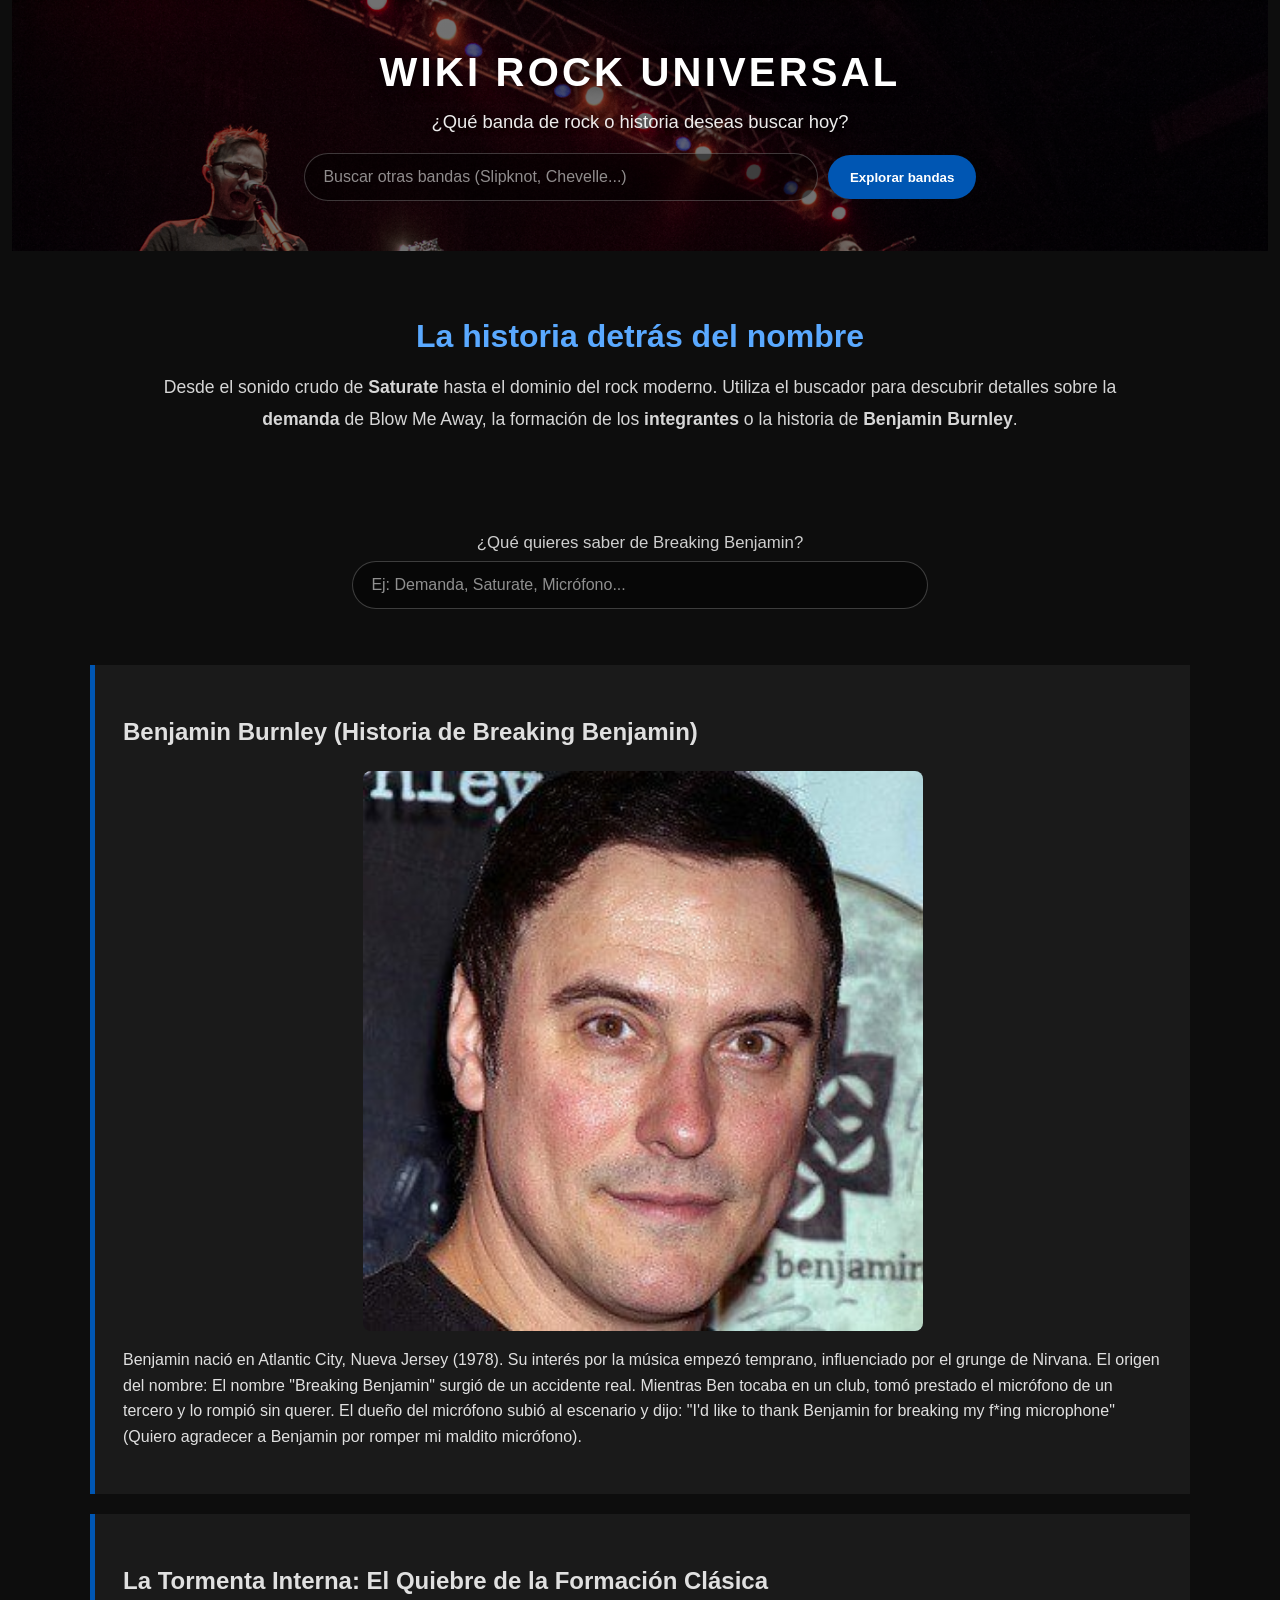
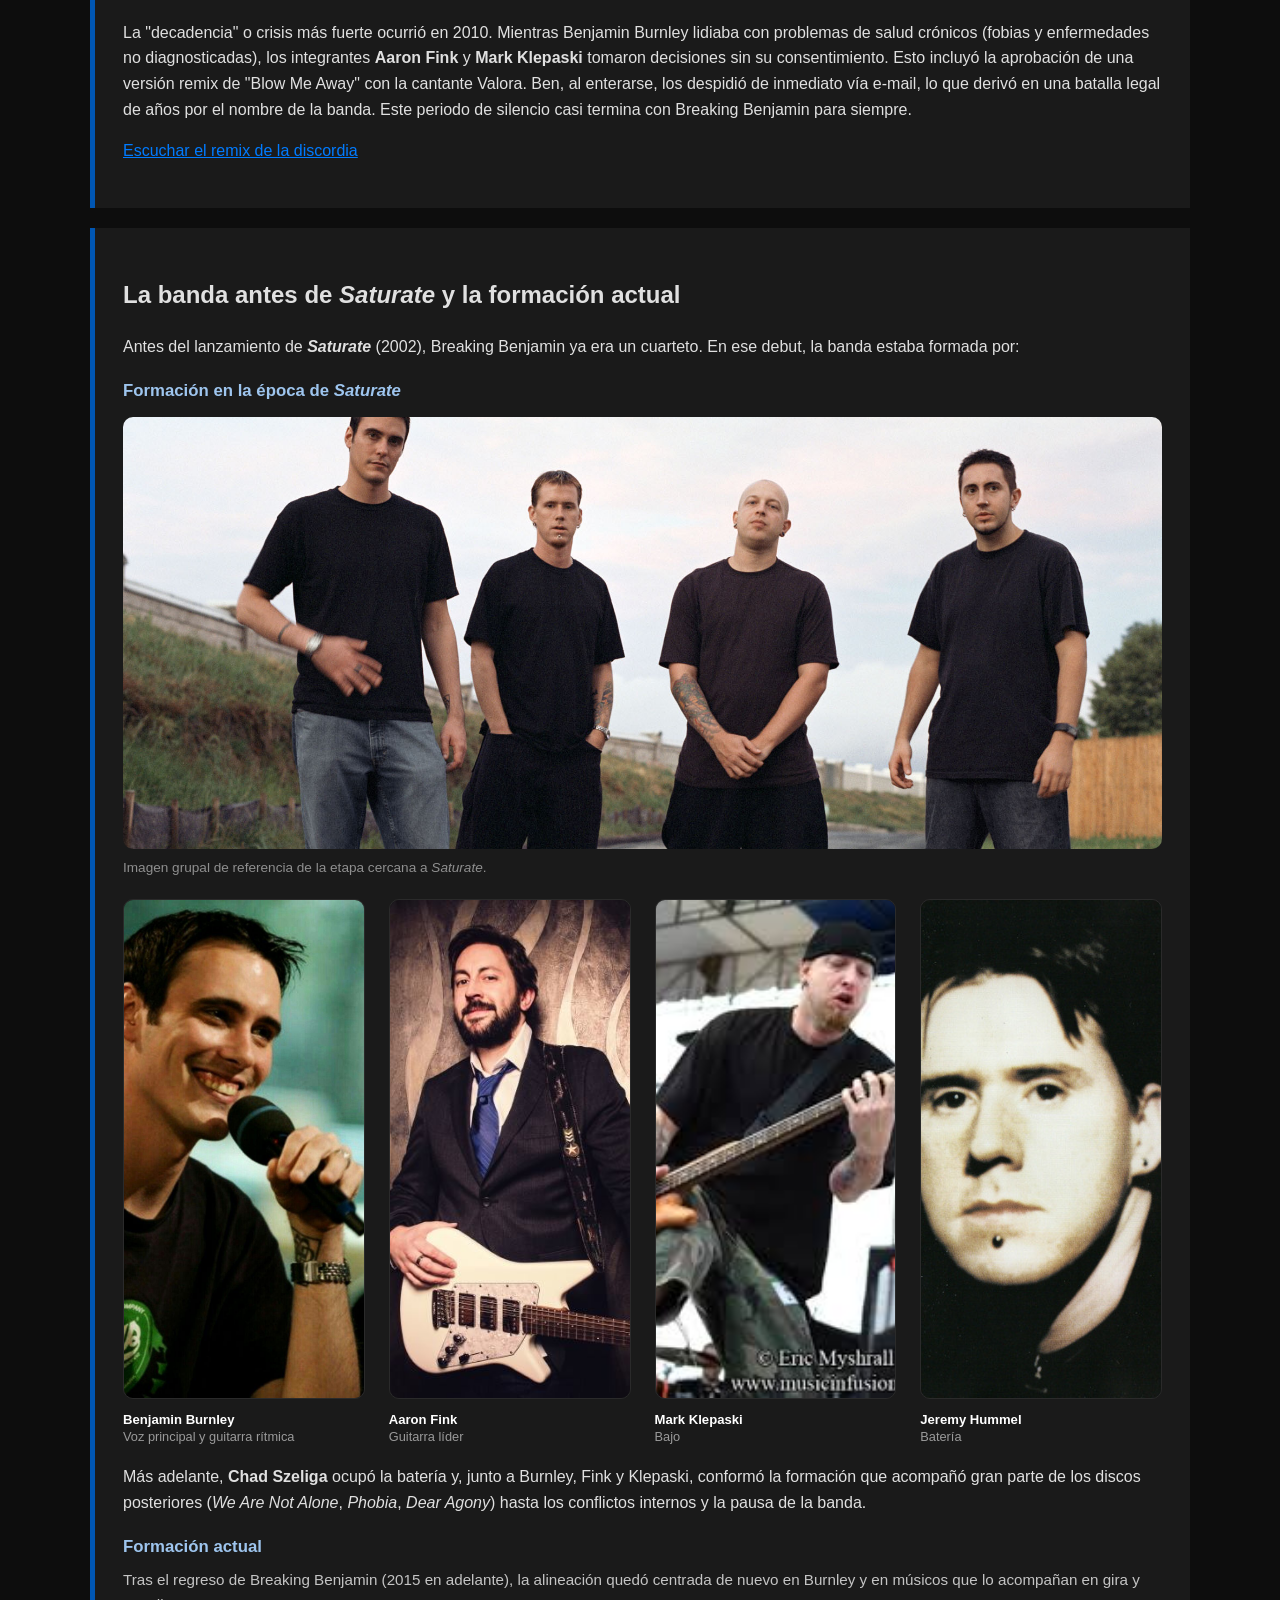
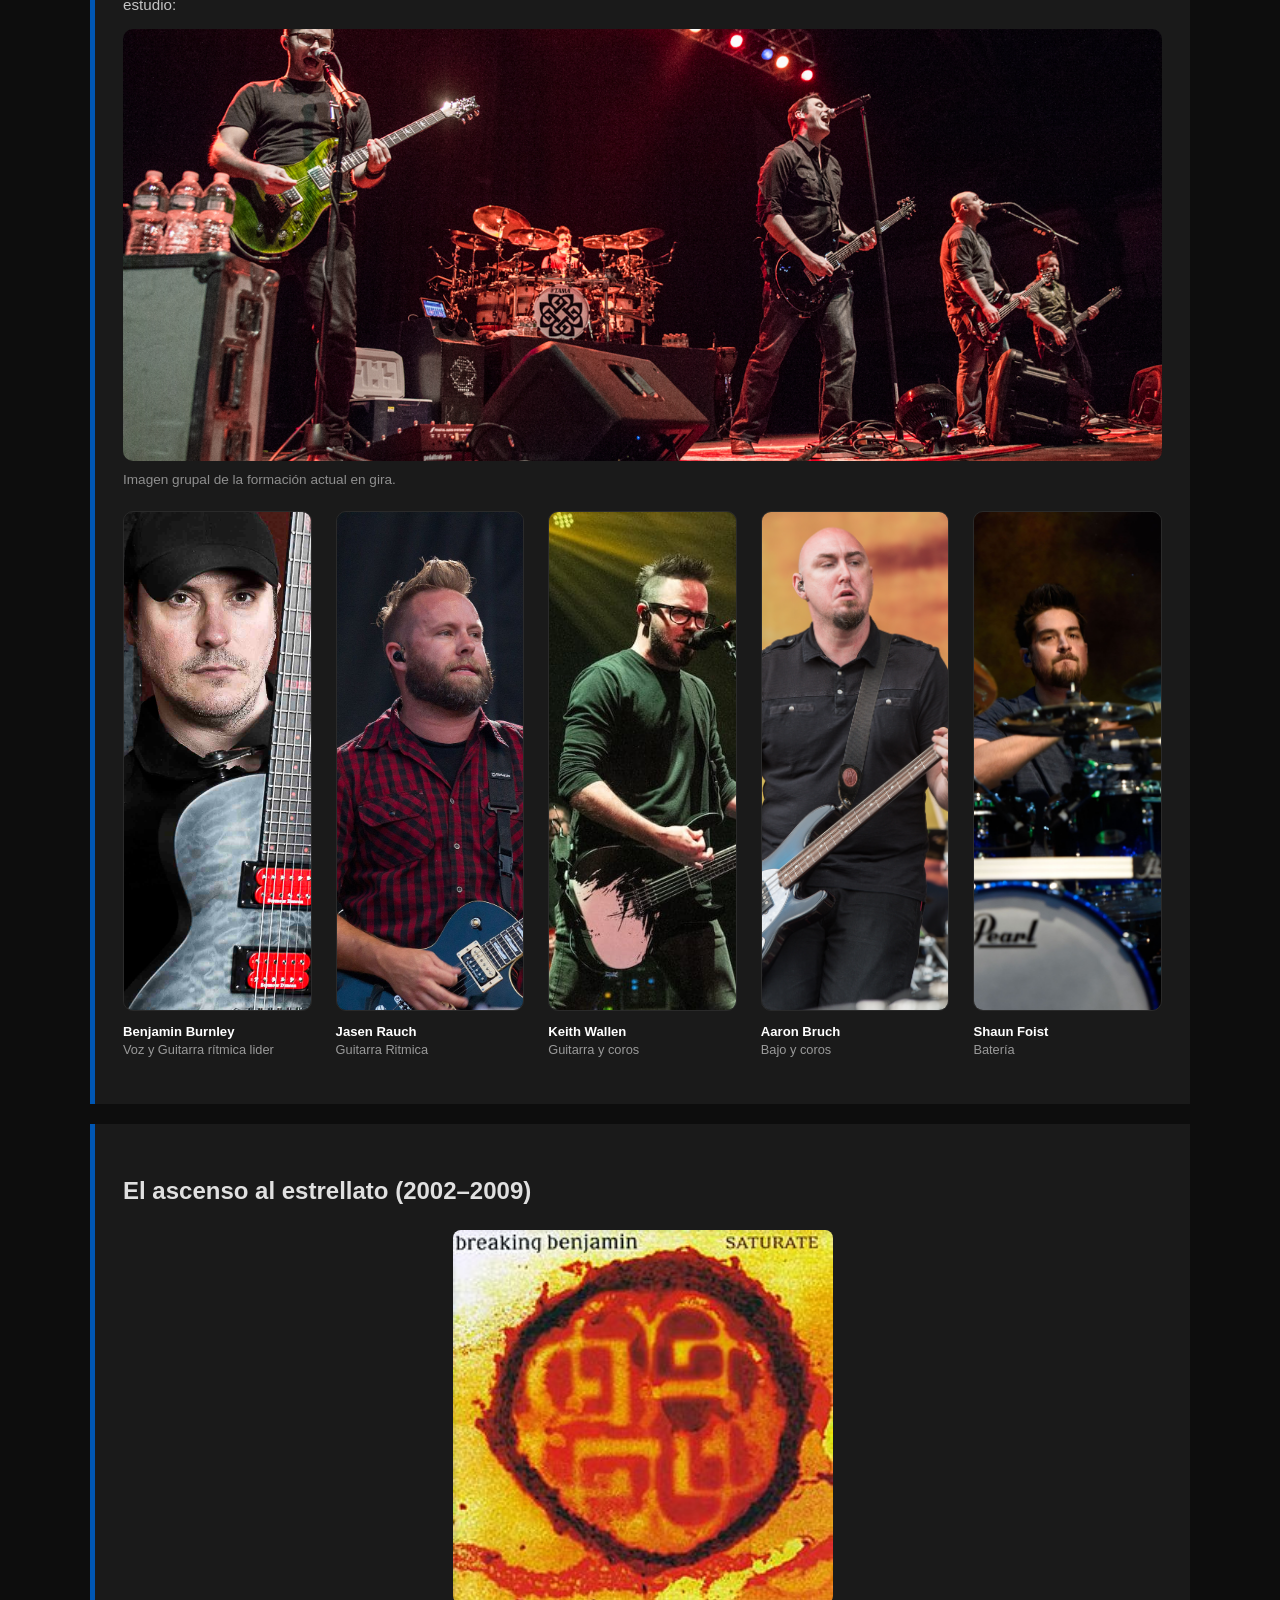
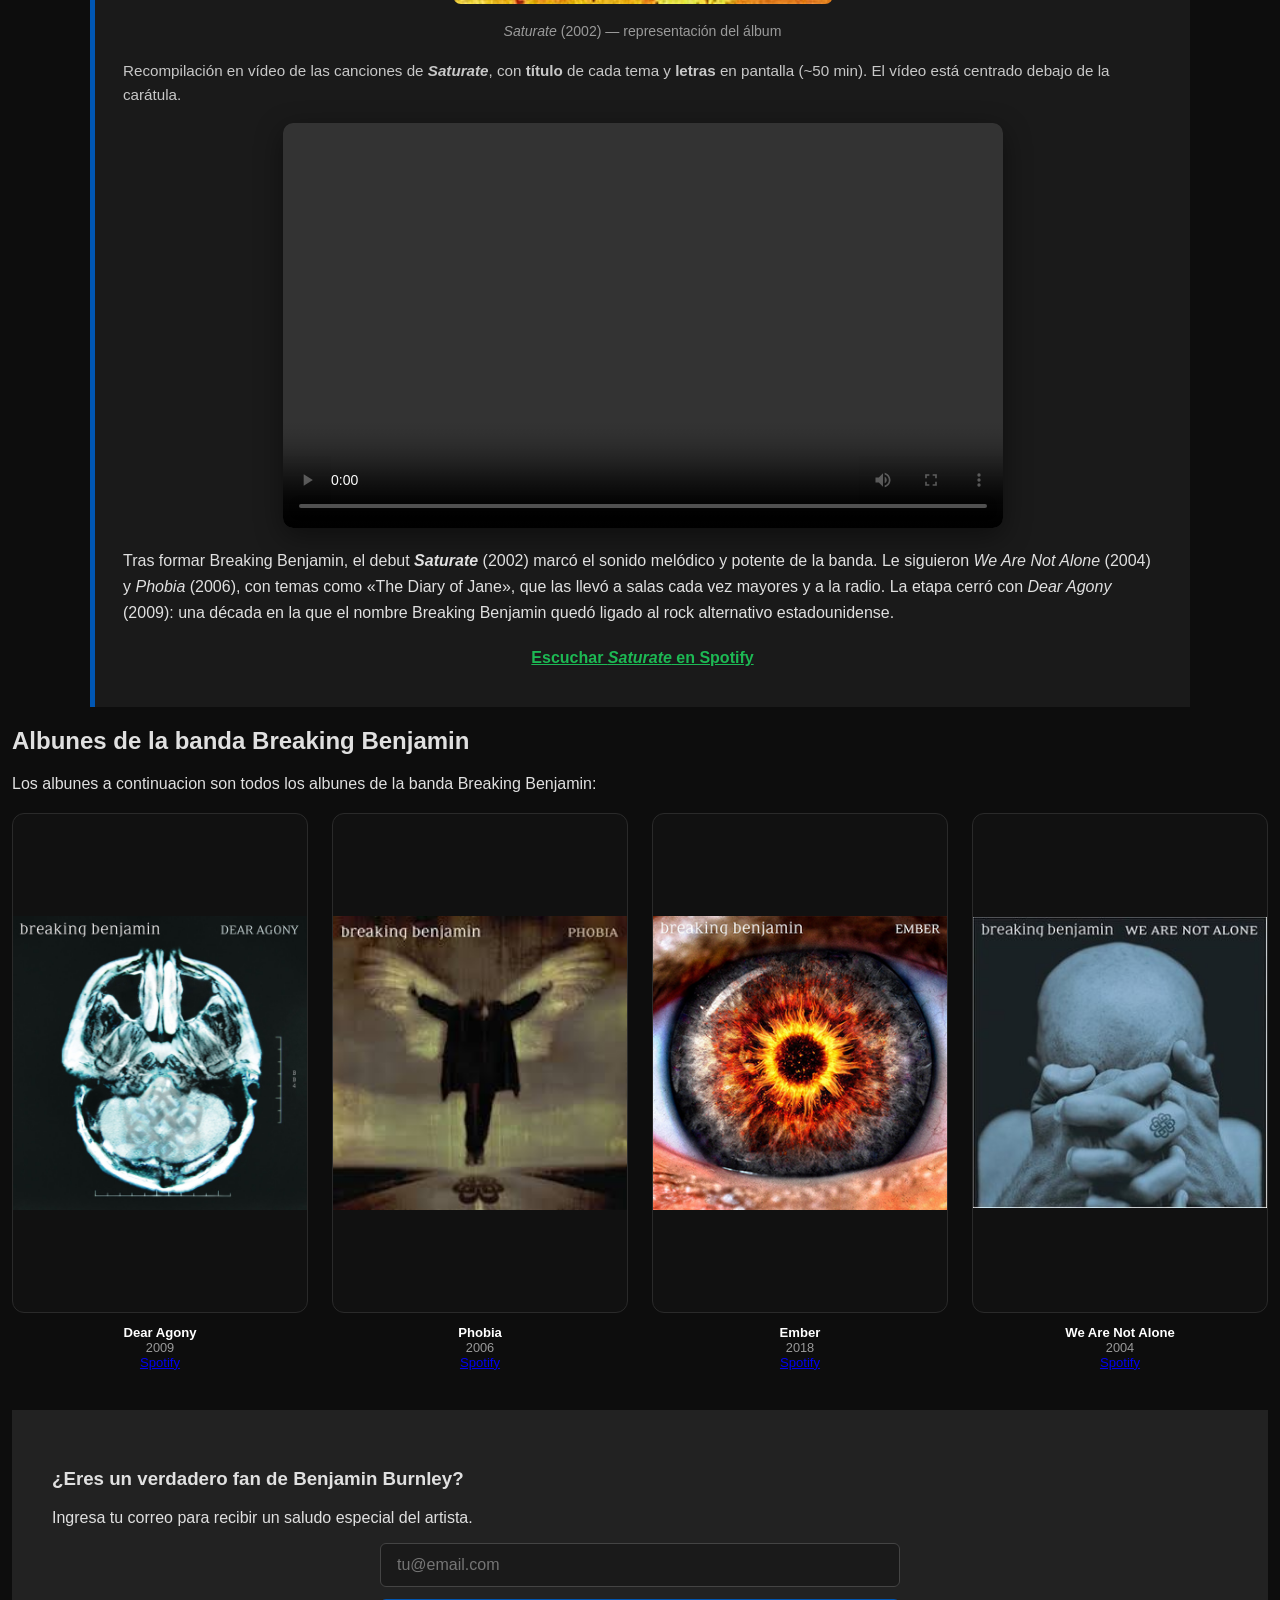
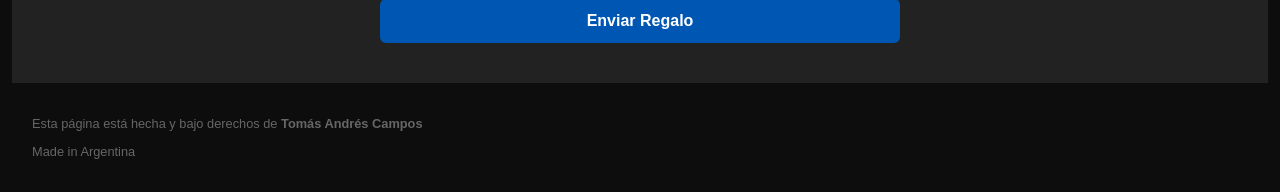
==== Breaking_Benjamin.html @ 288b39ad "nueva info en slipknot y biografia" ====
<!DOCTYPE html>
<html lang="es">
<head>
    <meta charset="UTF-8">
    <meta name="viewport" content="width=device-width, initial-scale=1.0">
    <title>Benjamin Burnley - Historia y biografía | Breaking Benjamin</title>
    <meta name="description" content="Descubre la vida, carrera y música de Benjamin Burnley, el líder de Breaking Benjamin. Biografía, álbumes y más.">
    <meta name="keywords" content="Breaking Benjamin, Benjamin Burnley, Rock, Historia, Música">
    <meta name="author" content="Tomás Andrés Campos">
    <meta property="og:title" content="Fans de Benjamin Burnley - Sitio oficial">
    <meta property="og:description" content="Descubre la historia y música de Breaking Benjamin en este sitio hecho por fans.">
    <meta property="og:image" content="img/benjamin-burnley-epoca-clasica.jpg">
    <meta property="og:url" content="https://campostomas890-cmd.github.io/Breaking/">
    <meta property="og:type" content="website">
    <meta name="twitter:card" content="summary_large_image">
    <meta name="twitter:title" content="Benjamin Burnley Fan Site">
    <meta name="twitter:description" content="Todo sobre el líder de Breaking Benjamin.">
    <meta name="twitter:image" content="img/benjamin-burnley-epoca-clasica.jpg">
    <link rel="stylesheet" href="estilo.css">
</head>

<body class="theme-bb" data-fan-artist="Benjamin Burnley">
    
    <header class="hero-section">
        <div class="hero-content">
            <h1 class="hero-title">Wiki Rock Universal</h1>
            <p class="hero-tagline">¿Qué banda de rock o historia deseas buscar hoy?</p>
            <div class="search-box search-box--hero">
                <input type="search" id="globalSearch" placeholder="Buscar otras bandas (Slipknot, Chevelle...)" autocomplete="off">
                <button type="button" class="search-btn" id="globalSearchBtn">Explorar bandas</button>
            </div>
        </div>
    </header>

<main class="site-main">
    <div class="contenedor-principal">
        <div class="introduccion">
            <h2>La historia detrás del nombre</h2>
            <p>
            Desde el sonido crudo de <strong>Saturate</strong> hasta el dominio del rock moderno.
            Utiliza el buscador para descubrir detalles sobre la <strong>demanda</strong> de Blow Me Away,
            la formación de los <strong>integrantes</strong> o la historia de <strong>Benjamin Burnley</strong>.
            </p>
        </div>
    </div>

    <div class="contenedor-principal">
        <div class="local-search-container">
            <p class="local-search-label">¿Qué quieres saber de Breaking Benjamin?</p>
            <div class="search-box search-box--local">
                <input type="search" id="localSearch" placeholder="Ej: Demanda, Saturate, Micrófono..." autocomplete="off">
            </div>
        </div>
    </div>

    <div id="content">
        <section class="card" data-info="biografia Benjamin Burnley Funcion banda">
        <h2>Benjamin Burnley (Historia de Breaking Benjamin) </h2>
        <img src="img/benjamin-portrait.png" alt="Retrato de Benjamin Burnley" class="card-image" width="400" height="400">
        <p>Benjamin nació en Atlantic City, Nueva Jersey (1978). Su interés por la música empezó temprano, influenciado por el grunge de Nirvana.
            El origen del nombre: El nombre "Breaking Benjamin" surgió de un accidente real. Mientras Ben tocaba en un club, tomó prestado el micrófono de un tercero y lo rompió sin querer. El dueño del micrófono subió al escenario y dijo: "I'd like to thank Benjamin for breaking my f*ing microphone" (Quiero agradecer a Benjamin por romper mi maldito micrófono).</p>
    </section>

   
    <div class="Separacion_BB">
        <div class="card" data-info="decadencia problemas internos benjamin burnley despido mark klepaski aaron fink">
            <h2>La Tormenta Interna: El Quiebre de la Formación Clásica</h2>
            <p>
                La "decadencia" o crisis más fuerte ocurrió en 2010. Mientras Benjamin Burnley lidiaba con problemas de salud crónicos (fobias y enfermedades no diagnosticadas), los integrantes <strong>Aaron Fink</strong> y <strong>Mark Klepaski</strong> tomaron decisiones sin su consentimiento. 
                Esto incluyó la aprobación de una versión remix de "Blow Me Away" con la cantante Valora. Ben, al enterarse, los despidió de inmediato vía e-mail, lo que derivó en una batalla legal de años por el nombre de la banda. Este periodo de silencio casi termina con Breaking Benjamin para siempre.
            </p>
            <p>
                <a href="https://www.youtube.com/watch?v=0_n_K_n_n_I" target="_blank" style="color: #007bff; text-decoration: underline;">Escuchar el remix de la discordia</a>
            </p>
        </div>
    </div>

    <section class="card" data-info="Breaking Benjamin integrantes formacion Aaron Fink Mark Klepaski Jeremy Hummel Chad Szeliga Jasen Rauch Keith Wallen Aaron Bruch Shaun Foist banda">
        <h2>La banda antes de <em>Saturate</em> y la formación actual</h2>
        <p>Antes del lanzamiento de <strong><em>Saturate</em></strong> (2002), Breaking Benjamin ya era un cuarteto. En ese debut, la banda estaba formada por:</p>
        <div class="lineup-block">
            <h3>Formación en la época de <em>Saturate</em></h3>
            <figure class="lineup-band-photo">
                <img src="img/breaking-benjamin40872.jpg" alt="Breaking Benjamin en la época del debut Saturate" class="lineup-band-photo__img" width="1200" height="675">
                <figcaption class="lineup-band-photo__cap">Imagen grupal de referencia de la etapa cercana a <em>Saturate</em>.</figcaption>
            </figure>
            <div class="lineup-portrait-grid lineup-portrait-grid--classic" aria-label="Integrantes época Saturate">
                <figure class="lineup-person">
                    <img src="img/benjamin-burnley-epoca-nueva.jpg" alt="Benjamin Burnley, época clásica de la banda" class="lineup-person__img" width="400" height="500" loading="lazy">
                    <figcaption class="lineup-person__cap"><strong>Benjamin Burnley</strong><span>Voz principal y guitarra rítmica</span></figcaption>
                </figure>
                <figure class="lineup-person">
                    <img src="img/aaron-fink.jpg" alt="Aaron Fink, guitarra" class="lineup-person__img" width="400" height="500" loading="lazy">
                    <figcaption class="lineup-person__cap"><strong>Aaron Fink</strong><span>Guitarra líder</span></figcaption>
                </figure>
                <figure class="lineup-person">
                    <img src="img/mark-klepaski.jpg" alt="Mark Klepaski, bajo" class="lineup-person__img" width="400" height="500" loading="lazy">
                    <figcaption class="lineup-person__cap"><strong>Mark Klepaski</strong><span>Bajo</span></figcaption>
                </figure>
                <figure class="lineup-person">
                    <img src="img/jeremy-hummel.png" alt="Jeremy Hummel, batería" class="lineup-person__img" width="400" height="500" loading="lazy">
                    <figcaption class="lineup-person__cap"><strong>Jeremy Hummel</strong><span>Batería</span></figcaption>
                </figure>
            </div>
        </div>

        <p>Más adelante, <strong>Chad Szeliga</strong> ocupó la batería y, junto a Burnley, Fink y Klepaski, conformó la formación que acompañó gran parte de los discos posteriores (<em>We Are Not Alone</em>, <em>Phobia</em>, <em>Dear Agony</em>) hasta los conflictos internos y la pausa de la banda.</p>

        <div class="lineup-block">

            <h3>Formación actual</h3> <p class="lineup-note">Tras el regreso de Breaking Benjamin (2015 en adelante), la alineación quedó centrada de nuevo en Burnley y en músicos que lo acompañan en gira y estudio:</p>

            <figure class="lineup-band-photo">
                <img src="img/lineup-formacion-actual.jpg" alt="Breaking Benjamin, formación actual en gira" class="lineup-band-photo__img" width="1200" height="800">
                <figcaption class="lineup-band-photo__cap">Imagen grupal de la formación actual en gira.</figcaption>
            </figure>

            <div class="lineup-portrait-grid lineup-portrait-grid--classic" aria-label="Integrantes formación actual">
    
                <figure class="lineup-person">
                    <img src="img/guitarra.jpg" alt="Benjamin Burnley" class="lineup-person__img lineup-person__img--pos-ben" width="400" height="500" loading="lazy">
                    <figcaption class="lineup-person__cap"><strong>Benjamin Burnley </strong><span>Voz y Guitarra rítmica lider</span></figcaption>
                </figure>
            
                <figure class="lineup-person">
                    <img src="img/jasen-rauch.jpg" alt="Jasen Rauch" class="lineup-person__img lineup-person__img--pos-15" width="400" height="500" loading="lazy">
                    <figcaption class="lineup-person__cap"><strong>Jasen Rauch</strong><span>Guitarra Ritmica</span></figcaption>
                </figure>
            
                <figure class="lineup-person">
                    <img src="img/Keith-Wallen.jpg" alt="Keith Wallen" class="lineup-person__img lineup-person__img--pos-45" width="400" height="500" loading="lazy">
                    <figcaption class="lineup-person__cap"><strong>Keith Wallen</strong><span>Guitarra y coros</span></figcaption>
                </figure>
            
                <figure class="lineup-person">
                    <img src="img/2016_RiP_Breaking_Benjamin_-_Aaron_Bruch_-_by_2eight_-_8SC8606.jpg" alt="Aaron Bruch" class="lineup-person__img lineup-person__img--pos-62" width="400" height="500" loading="lazy">
                    <figcaption class="lineup-person__cap"><strong>Aaron Bruch</strong><span>Bajo y coros</span></figcaption>
                </figure>
            
                <figure class="lineup-person">
                    <img src="img/licensed-image.jpg" alt="Shaun Foist" class="lineup-person__img lineup-person__img--pos-85" width="400" height="500" loading="lazy">
                    <figcaption class="lineup-person__cap"><strong>Shaun Foist</strong><span>Batería</span></figcaption>
                </figure>
            
            </div>
        </div>
    </section>
    <section class="card" data-info="Breaking Benjamin Saturate 2002 2009 Phobia We Are Not Alone Dear Agony estrellato video album letras canciones recompilacion">
        <h2>El ascenso al estrellato (2002–2009)</h2>
        <figure class="album-cover-wrap">
            <img src="img/Breaking_benjamin_saturate.jpg" alt="Carátula del álbum Saturate de Breaking Benjamin" class="card-image card-image--album" width="500" height="500">
            <figcaption class="album-cover-caption"><em>Saturate</em> (2002) — representación del álbum</figcaption>
        </figure>
        <p class="album-video-intro" id="saturate-video-desc">Recompilación en vídeo de las canciones de <strong><em>Saturate</em></strong>, con <strong>título</strong> de cada tema y <strong>letras</strong> en pantalla (~50&nbsp;min). El vídeo está centrado debajo de la carátula.</p>
        <div class="album-player">
            <video class="album-player__video" controls playsinline preload="metadata" aria-describedby="saturate-video-desc" title="Saturate: recompilación con títulos y letras">
                <source src="video/saturate-album.mp4" type="video/mp4">
                 Podés descargar el archivo desde la carpeta <code>video</code>.
            </video>
        </div>
        <p>Tras formar Breaking Benjamin, el debut <strong><em>Saturate</em></strong> (2002) marcó el sonido melódico y potente de la banda. Le siguieron <em>We Are Not Alone</em> (2004) y <em>Phobia</em> (2006), con temas como «The Diary of Jane», que las llevó a salas cada vez mayores y a la radio. La etapa cerró con <em>Dear Agony</em> (2009): una década en la que el nombre Breaking Benjamin quedó ligado al rock alternativo estadounidense.</p>

        <div class="enlace_spotyfi"> 
        <a href="https://open.spotify.com/album/1yJqr0efi39dFYC1GkA1aI" 
        target="_blank"
        rel="noopener noreferrer">
        Escuchar <em> Saturate</em> en Spotify
             </a>
    </div>

    </section>
    </div>

    <section class="album">
   <div class="algunas_canciones">
    
    <h1>Albunes de la banda Breaking Benjamin</h1>

    <p>Los albunes a continuacion son todos los albunes de la banda Breaking Benjamin:</p>

    <div class="album-grid" aria-label="Albumes de Breaking Benjamin">

        <figure class="album-card">
        <img src="albumes (imagenes)/dear agony.jpg" alt="carátula Dear Agony"
        class="album-card__cover" width="500"  height="500" loading="lazy">
        <figcaption class="album-card__cap">
            <strong>Dear Agony</strong>
            <span>2009</span>
            <a class="album-card__spotify" href="https://open.spotify.com/album/0mBvlBWI6TMDrWvQ8bKOKV" target="_blank" rel="noopener noreferrer"> Spotify</a>
        </figcaption>
    </figure>

    <!--repetir figure por cada album-->

    <figure class="album-card">
    <img src="albumes (imagenes)/phobia.jpg" alt="carátula Phobia"
    class="album-card__cover" width="500" height="500" loading="lazy">
    <figcaption class="album-card__cap">
        <strong>Phobia</strong>
        <span>2006</span>
        <a class="album-card__spotify" href="https://open.spotify.com/intl-es/album/6yJdQMlMkfYJFiSsL6764c">Spotify </a>
    </figcaption> 
    </figure>

    <!--Repito con el siguiente album el mismo procedimiento-->

    <figure class="album-card">
        <img src="albumes (imagenes)/Ember.png" alt="carátula Ember"
        class="album-card__cover" width="500" height="500" loading="lazy">
        <figcaption class="album-card__cap">
            <strong>Ember</strong>
            <span>2018</span>
            <a class="album-card__spotify" href="https://open.spotify.com/album/2D1s85eD7MLnPd3zjfK4tr">Spotify</a>
        </figcaption>
    </figure>

    <figure class="album-card">
        <img src="albumes (imagenes)/We_Are_Not_Alone.jpg" alt="carátula We_Are_Not_Alone"
        class="album-card__cover" width="500" height="500" loading="lazy">
        <figcaption class="album-card__cap">
            <strong>We Are Not Alone</strong>
            <span>2004</span>
            <a class="album-card__spotify" href="https://open.spotify.com/intl-es/album/39FF5RewRO5F3OoNlWSQik">Spotify</a>
        </figcaption>
    </figure>
    </div>    
   </div>
   </div>
    </section>

<section class="fan-zone">
    <h3>¿Eres un verdadero fan de Benjamin Burnley?</h3>
    <p>Ingresa tu correo para recibir un saludo especial del artista.</p>
    <form id="emailForm">
    <input type="email" id="userEmail" placeholder="tu@email.com">
    <button type="submit">Enviar Regalo</button>
   </form>
</section>
</main>
<footer>
<p>Esta página está hecha y bajo derechos de <strong>Tomás Andrés Campos</strong></p>
<p>Made in Argentina</p>
</footer>
<script src="script.js"></script>
</body>
</html>
---- estilo.css ----
/* Temas por banda */
.theme-bb {
    --accent: #0056b3;
    --accent-dark: #004494;
    --accent-hover: #4a9eff;
    --accent-focus: rgba(74, 158, 255, 0.85);
    --accent-shadow: rgba(0, 86, 179, 0.35);
    --intro-heading: #5aa9ff;
    --lineup-heading: #9ec5ee;
    --hero-bg: linear-gradient(rgba(0, 0, 0, 0.55), rgba(0, 0, 0, 0.55)),
        url('img/lineup-formacion-actual.jpg') center top / cover no-repeat;
}

.theme-slipknot {
    --accent: #9b111e;
    --accent-dark: #7a0e18;
    --accent-hover: #e63946;
    --accent-focus: rgba(230, 57, 70, 0.85);
    --accent-shadow: rgba(155, 17, 30, 0.35);
    --intro-heading: #ff6b6b;
    --lineup-heading: #ffb4b4;
    --hero-bg: linear-gradient(rgba(0, 0, 0, 0.65), rgba(0, 0, 0, 0.65)),
        url('https://upload.wikimedia.org/wikipedia/commons/f/f8/Slipknot_%282008%29.jpg') center top / cover no-repeat;
}

/*=================
SECTION HERO (PRINCIPAL)
===================*/
.site-main {
    font-family: 'Segoe UI', Tahoma, Geneva, Verdana, sans-serif;
    text-transform: none;
    letter-spacing: normal;
    color: #e0e0e0;
}

.contenedor-principal {
    text-align: center;
    padding: 40px 20px;
    max-width: 1000px;
    margin: 0 auto;
}

.introduccion h2 {
    color: var(--intro-heading);
    margin-bottom: 15px;
    font-size: 2rem;
    font-weight: 700;
    text-shadow: none;
    text-transform: none;
    letter-spacing: normal;
}

.introduccion p {
    font-size: 1.1rem;
    color: #d6d6d6;
    line-height: 1.8;
    text-shadow: none;
    text-transform: none;
    letter-spacing: normal;
}

.hero-content {
    display: flex;
    flex-direction: column;
    align-items: center;
    justify-content: center;
    text-align: center;
    width: 100%;
}

.search-box {
    display: flex;
    flex-wrap: wrap;
    align-items: stretch;
    justify-content: center;
    gap: 0.65rem;
    width: 100%;
    max-width: min(42rem, 100%);
    margin: 1.25rem auto 0 auto;
}

.search-box--local {
    margin-top: 0.35rem;
}

#globalSearch,
#localSearch {
    flex: 1 1 14rem;
    min-width: 0;
    min-height: 48px;
    padding: 0.75rem 1.15rem;
    border-radius: 999px;
    border: 1px solid rgba(255, 255, 255, 0.22);
    background: rgba(0, 0, 0, 0.45);
    color: #f4f4f4;
    font-size: 1rem;
    outline: none;
    transition: border-color 0.2s ease, box-shadow 0.2s ease, background 0.2s ease;
}

#globalSearch::placeholder,
#localSearch::placeholder {
    color: rgba(255, 255, 255, 0.55);
}

#globalSearch:hover,
#localSearch:hover {
    border-color: rgba(255, 255, 255, 0.35);
    background: rgba(0, 0, 0, 0.55);
}

#globalSearch:focus,
#localSearch:focus {
    border-color: var(--accent-focus);
    box-shadow: 0 0 0 3px var(--accent-shadow);
}

.search-box--hero .search-btn {
    border-radius: 999px;
    padding: 0.75rem 1.35rem;
    align-self: center;
}

.search-box--hero {
    align-items: center;
}

.local-search-container {
    max-width: min(36rem, 100%);
    margin-inline: auto;
}

.local-search-label {
    margin: 0 0 0.5rem 0;
    font-size: 1.05rem;
    color: #cfcfcf;
    text-shadow: none;
    text-transform: none;
    letter-spacing: normal;
}

.hero-section {
    color: #fff;
}

.hero-section .hero-title {
    font-family: 'Arial Black', 'Arial Bold', Gadget, sans-serif;
    text-transform: uppercase;
    letter-spacing: 0.08em;
    color: #fff;
    text-shadow: 0 2px 14px rgba(0, 0, 0, 0.75);
}

.hero-section .hero-tagline {
    font-family: 'Segoe UI', Tahoma, Geneva, Verdana, sans-serif;
    text-transform: none;
    letter-spacing: normal;
    font-size: clamp(1rem, 2.5vw, 1.15rem);
    font-weight: 500;
    color: rgba(255, 255, 255, 0.92);
    text-shadow: 0 1px 6px rgba(0, 0, 0, 0.65);
    max-width: 36rem;
    margin: 0;
}

#content .card h2,
#content .card p,
#content .card h3 {
    text-shadow: none;
    text-transform: none;
    letter-spacing: normal;
}

*,
*::before,
*::after {
    box-sizing: border-box;
}

html {
    -webkit-text-size-adjust: 100%;
    text-size-adjust: 100%;
}

body {
    background-color: #0d0d0d;
    color: #e0e0e0;
    font-family: 'Segoe UI', tahoma, Geneva, Verdana, sans-serif;
    margin: 0;
    padding-inline: max(12px, env(safe-area-inset-left)) max(12px, env(safe-area-inset-right));
}

header {
    padding: clamp(28px, 6vw, 50px) clamp(14px, 4vw, 20px);
    background: var(--hero-bg);
    background-size: cover;
    color: #f0f0f0;
}

header.hero-section .hero-title {
    margin: 0 0 1rem 0;
    font-size: clamp(1.75rem, 4vw, 2.5rem);
}

.search-btn {
    flex: 0 0 auto;
    min-height: 44px;
    min-width: 44px;
    padding: 0.65rem 1.1rem;
    border-radius: 6px;
    border: none;
    background: var(--accent);
    color: #fff;
    font-weight: 600;
    cursor: pointer;
}

.search-btn:hover {
    background: var(--accent-dark);
}

.card {
    background-color: #1a1a1a;
    margin: 16px auto 20px;
    padding: clamp(18px, 3vw, 28px);
    width: min(96%, 1100px);
    max-width: 1100px;
    border-left: 5px solid var(--accent);
    line-height: 1.6;
    transition: 0.3s;
}

.card:hover {
    transform: translateY(-4px);
    border-left-color: var(--accent-hover);
    box-shadow: 0 12px 28px rgba(0, 0, 0, 0.35);
}

.card-image {
    display: block;
    width: 100%;
    max-width: min(560px, 100%);
    height: auto;
    margin: 1rem auto;
    border-radius: 8px;
    object-fit: cover;
}

.card-image--album {
    max-width: min(380px, 100%);
    object-fit: contain;
    background: #111;
}

.lineup-block {
    margin: 1.15rem 0;
}

.lineup-block h3 {
    font-size: 1.05rem;
    font-weight: 600;
    color: var(--lineup-heading);
    margin: 0 0 0.5rem 0;
}

.lineup-note {
    margin: 0 0 0.6rem 0;
    font-size: 0.95rem;
    color: #c4c4c4;
}

.lineup-band-photo {
    margin: 0.75rem 0 1.25rem 0;
}

.lineup-band-photo__img {
    display: block;
    width: 100%;
    max-height: min(48vh, 460px);
    object-fit: cover;
    border-radius: 10px;
}

.lineup-band-photo__cap {
    margin: 0.5rem 0 0 0;
    font-size: 0.85rem;
    color: #8f8f8f;
}

.lineup-portrait-grid--classic {
    display: grid;
    grid-template-columns: repeat(auto-fit, minmax(160px, 1fr));
    gap: 1.5rem;
    width: 100%;
    margin-top: 1.25rem;
}

.lineup-person {
    display: flex;
    flex-direction: column;
    margin: 0;
}

.lineup-person__img {
    width: 100%;
    aspect-ratio: 3 / 4;
    object-fit: cover;
    border-radius: 10px;
    border: 1px solid #2a2a2a;
    display: block;
}

.lineup-person__img--pos-15 { object-position: 39.1% center; }
.lineup-person__img--pos-45 { object-position: 35% center; }
.lineup-person__img--pos-62 { object-position: 42% center; }
.lineup-person__img--pos-85 { object-position: 45% center; }
.lineup-person__img--pos-ben { object-position: 30.9% center; }

.lineup-person__cap {
    margin-top: 0.75rem;
    font-size: 0.82rem;
    line-height: 1.35;
    color: #d0d0d0;
}

.lineup-person__cap strong {
    display: block;
    font-weight: 600;
    color: #fff;
}

.lineup-person__cap span {
    display: block;
    font-weight: 400;
    color: #9a9a9a;
    font-size: 0.8rem;
}

.album-cover-wrap {
    margin: 0.5rem 0 1rem 0;
    text-align: center;
}

.album-cover-wrap .card-image {
    margin-left: auto;
    margin-right: auto;
}

.album-cover-caption {
    margin: 0.6rem 0 0 0;
    font-size: 0.88rem;
    color: #9a9a9a;
}

.album-video-intro {
    margin: 0 0 0.75rem 0;
    color: #c8c8c8;
    font-size: 0.95rem;
}

.album-player {
    margin: 1rem auto 1.25rem auto;
    max-width: min(720px, 100%);
    width: min(92%, 720px);
    border-radius: 10px;
    overflow: hidden;
    background: #0d0d0d;
    box-shadow: 0 8px 28px rgba(0, 0, 0, 0.45);
}

.album-player__video {
    display: block;
    width: 100%;
    max-height: min(45vh, 420px);
    aspect-ratio: 16 / 9;
    border: 0;
}

.fan-zone {
    background: #222;
    padding: clamp(24px, 5vw, 40px);
    margin-top: 40px;
}

.fan-zone form {
    display: flex;
    flex-direction: column;
    gap: 0.75rem;
    max-width: min(520px, 100%);
    margin-inline: auto;
}

.fan-zone input[type="email"],
.fan-zone button[type="submit"] {
    width: 100%;
    padding: 0.75rem 1rem;
    border-radius: 6px;
    font-size: 1rem;
}

.fan-zone input[type="email"] {
    border: 1px solid #444;
    background: #1a1a1a;
    color: #e0e0e0;
}

.fan-zone button[type="submit"] {
    min-height: 44px;
    border: none;
    background: var(--accent);
    color: #fff;
    font-weight: 600;
    cursor: pointer;
}

.fan-zone button[type="submit"]:hover {
    background: var(--accent-dark);
}

footer {
    padding: 20px;
    font-size: 0.8em;
    color: #666;
}

.album-grid {
    display: grid;
    grid-template-columns: repeat(auto-fit, minmax(140px, 1fr));
    gap: 1.5rem;
    width: 100%;
    margin-top: 1.25rem;
}

.album-card {
    display: flex;
    flex-direction: column;
    margin: 0;
}

.album-card__cover {
    width: 100%;
    aspect-ratio: 1 / 1;
    object-fit: contain;
    background: #111;
    border-radius: 12px;
    border: 1px solid #2a2a2a;
    display: block;
}

.album-card__cover--placeholder {
    display: flex;
    align-items: center;
    justify-content: center;
    padding: 1rem;
    text-align: center;
    font-size: 0.85rem;
    font-weight: 600;
    color: #ccc;
    line-height: 1.3;
}

.album-card__cap {
    margin-top: 0.75rem;
    font-size: 0.82rem;
    text-align: center;
}

.album-card__cap strong {
    display: block;
    color: #fff;
}

.album-card__cap span {
    display: block;
    color: #9a9a9a;
    font-size: 0.8rem;
}

.enlace_spotyfi {
    margin: 1.25rem 0 0.5rem 0;
    text-align: center;
}

.enlace_spotyfi a {
    color: #1db954;
    font-weight: 600;
    text-decoration: underline;
}

@media (max-width: 768px) {
    body {
        padding: 10px;
    }

    h1 {
        font-size: 1.8rem;
    }

    .algunas_canciones {
        padding: 15px;
    }

    img {
        width: 100%;
        height: auto;
        max-width: 400px;
    }
}
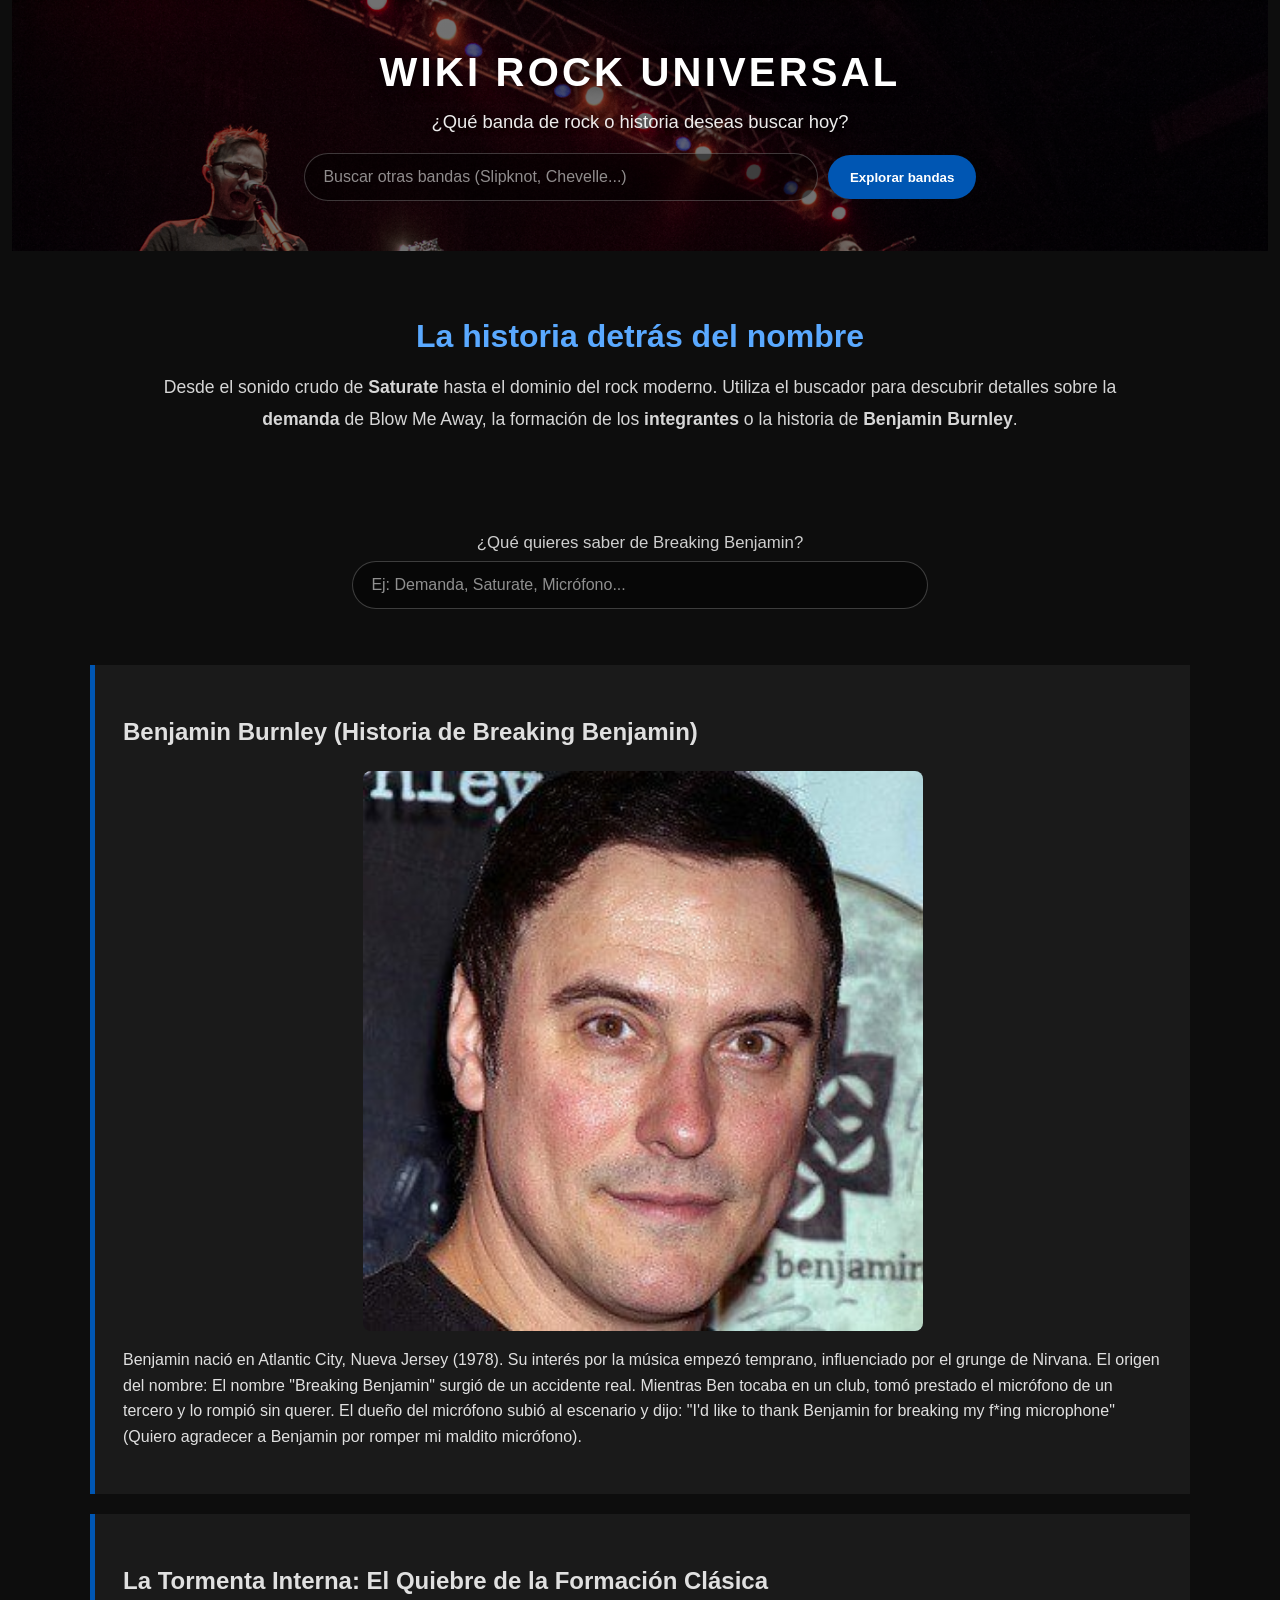
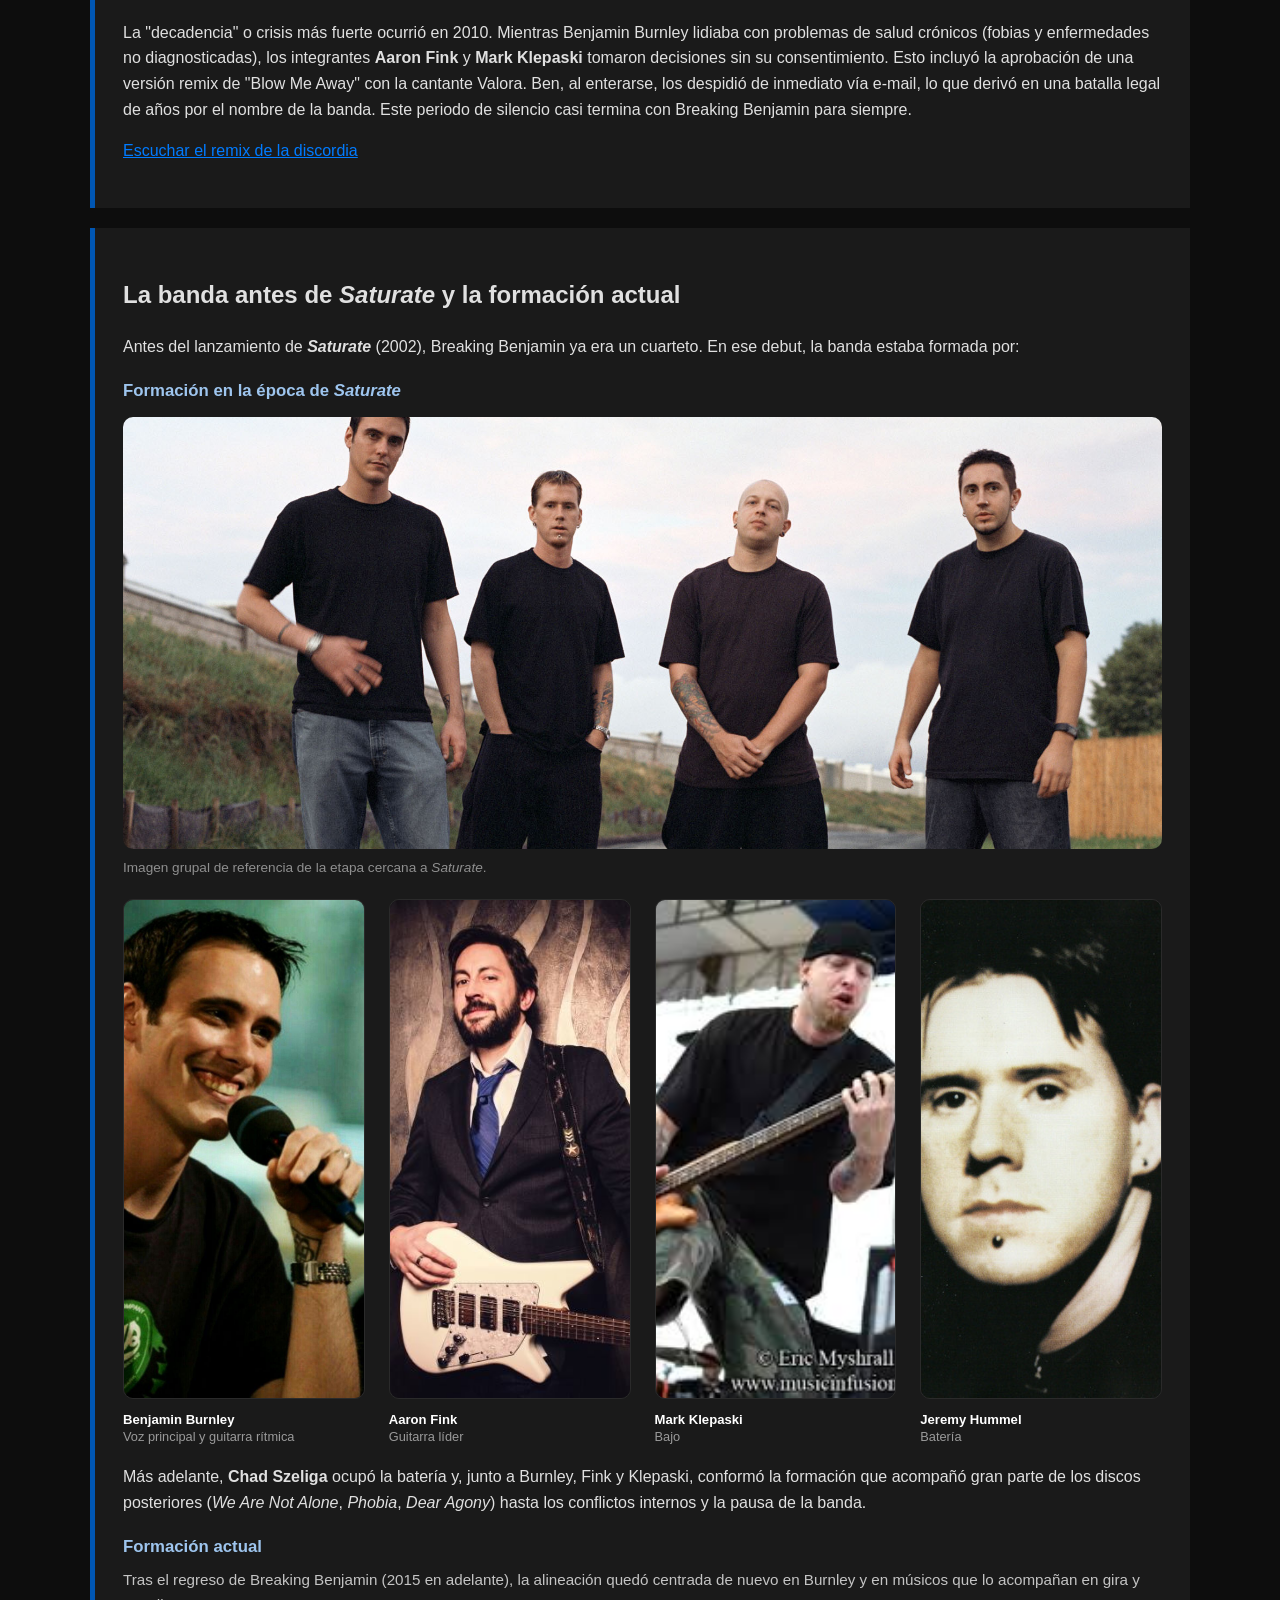
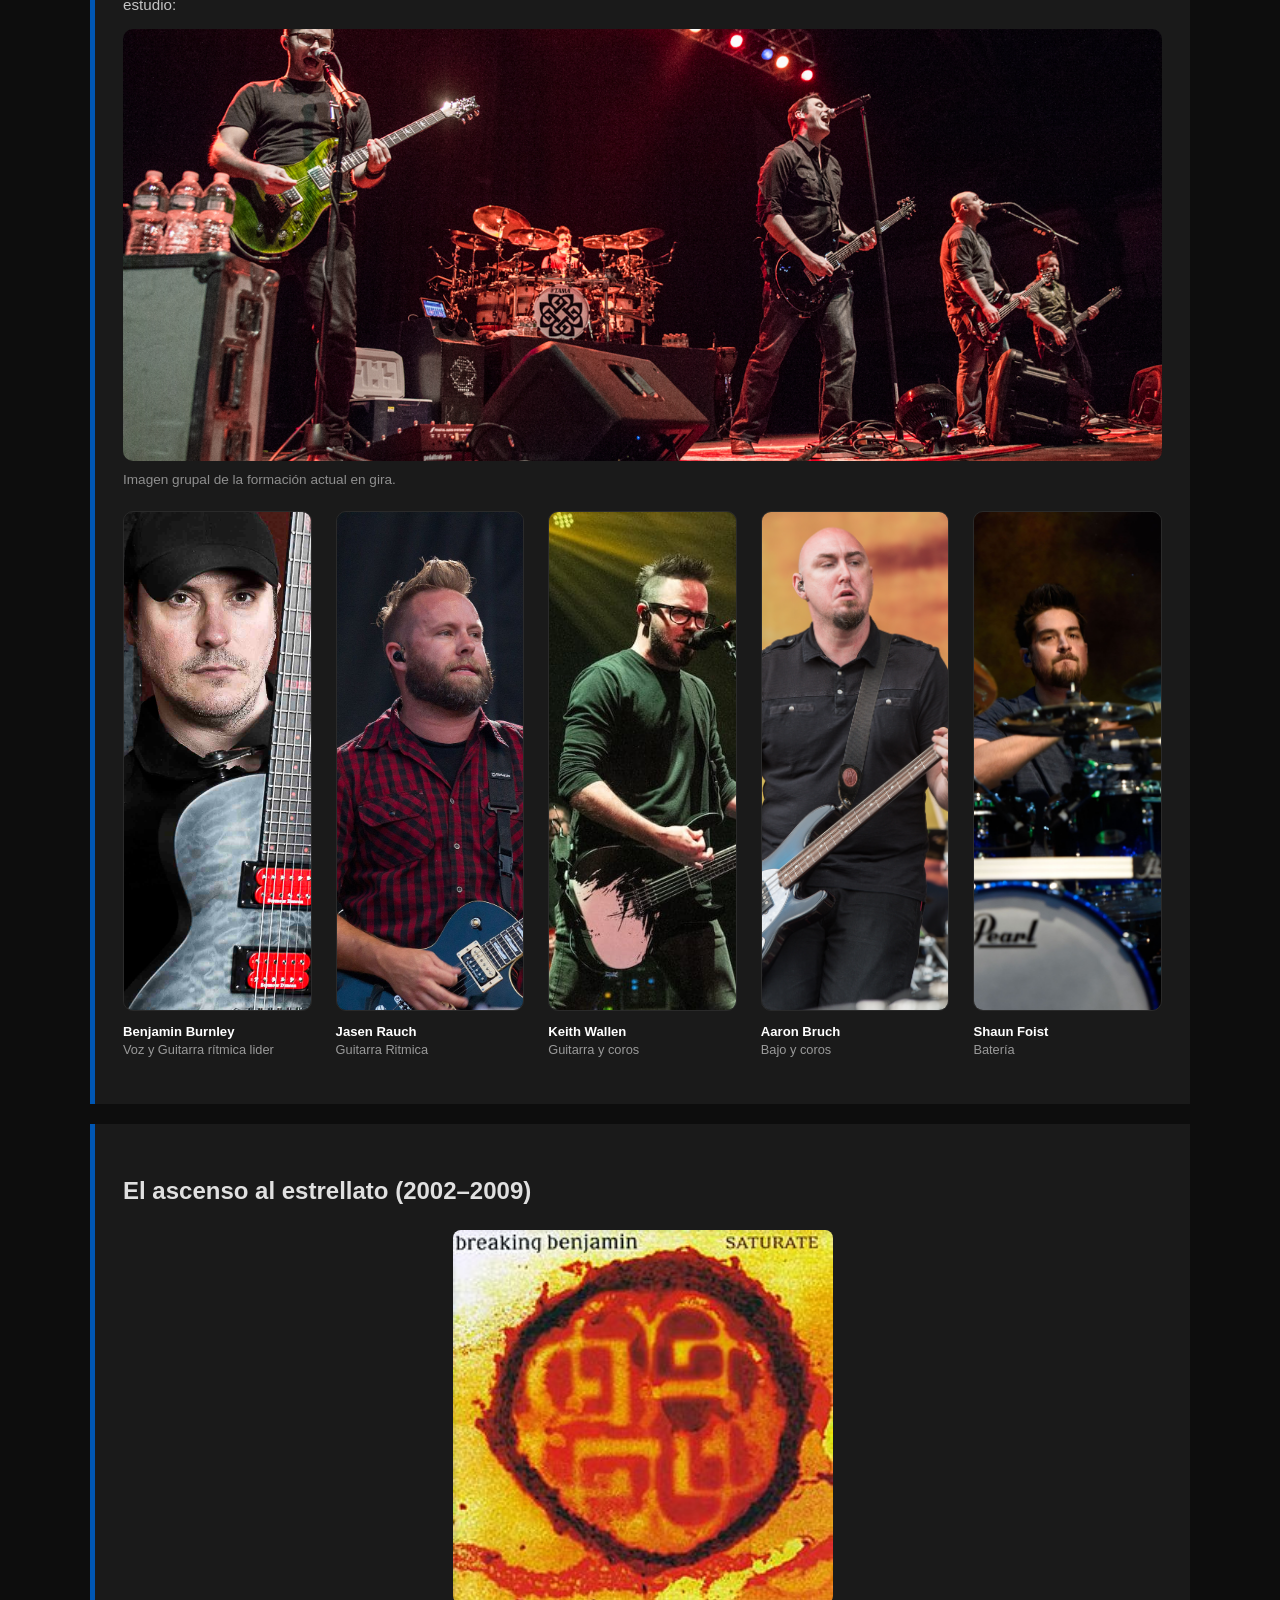
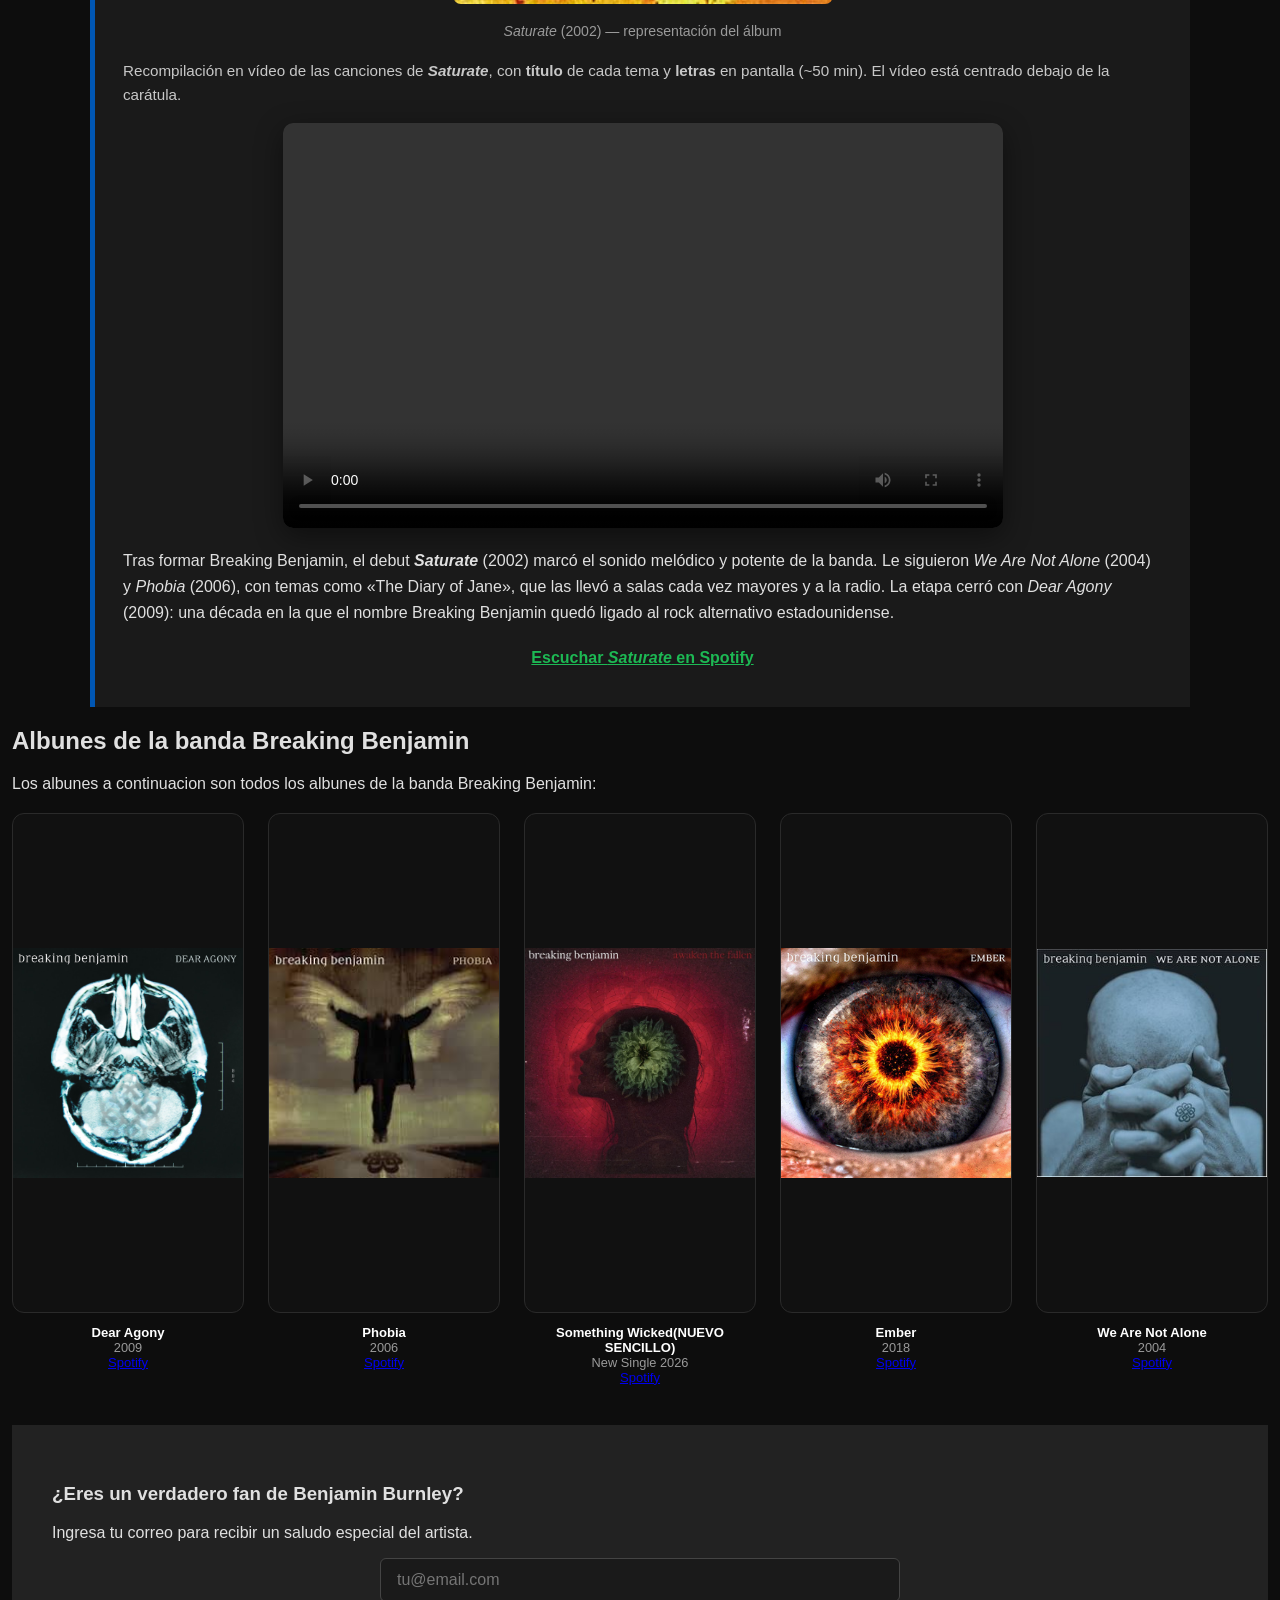
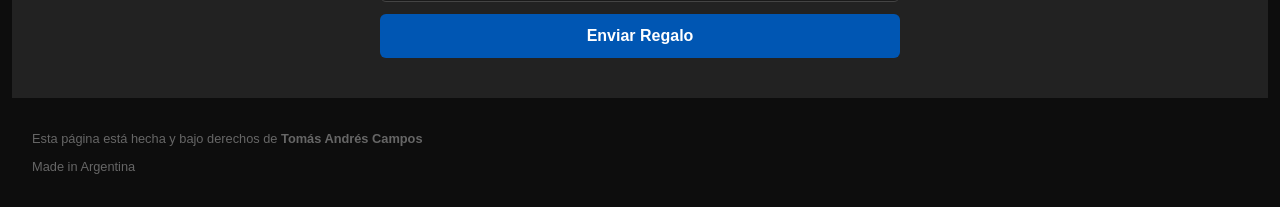
==== commit dc63f5c0: "agregue nuevo sencillo junto con su link spotify" ====
--- a/Breaking_Benjamin.html
+++ b/Breaking_Benjamin.html
@@ -202,7 +202,18 @@
     </figcaption> 
     </figure>
 
-    <!--Repito con el siguiente album el mismo procedimiento-->
+    <!--Repito con el siguiente album el mismo procedimiento--> 
+
+    <!--Nuevo sensillo agregado a la biografia de Breaking Benjamin-->
+    <figure class="album-card">
+        <img src="albumes (imagenes)/sencillo_Breaking_Benjamin.jpeg" alt="Sensillo nuevo" class="album-card__cover" width="500" height="500" loading="lazy">
+        <figcaption class="album-card__cap"> 
+            <strong>Something Wicked(NUEVO SENCILLO)</strong>
+            <span>New Single 2026</span>
+            <a class="album-card__spotify" href="https://open.spotify.com/album/4EKw9Gf8OIFl04bGM8VZJb">Spotify</a>
+        </figcaption>
+    </figure>
+ <!------------------------------------------------------------------->
 
     <figure class="album-card">
         <img src="albumes (imagenes)/Ember.png" alt="carátula Ember"
--- a/estilo.css
+++ b/estilo.css
@@ -506,3 +506,4 @@
         max-width: 400px;
     }
 }
+
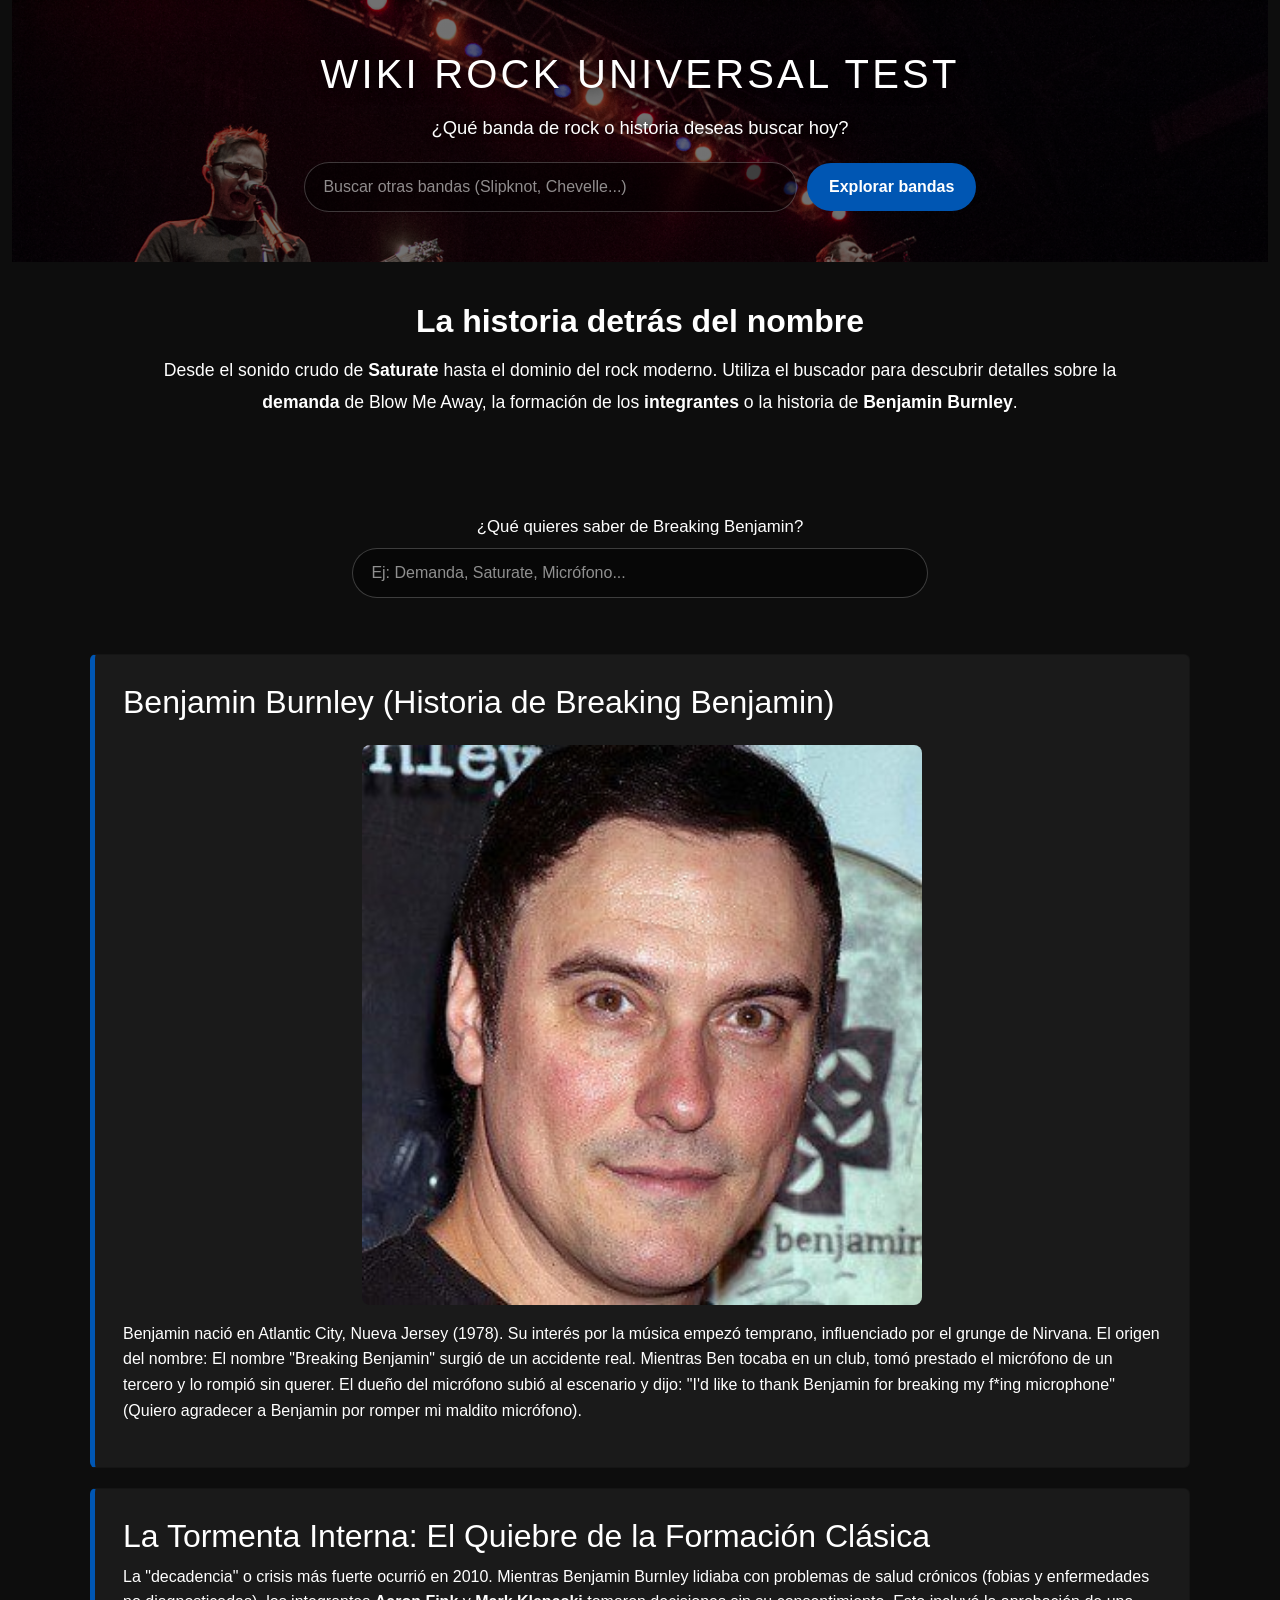
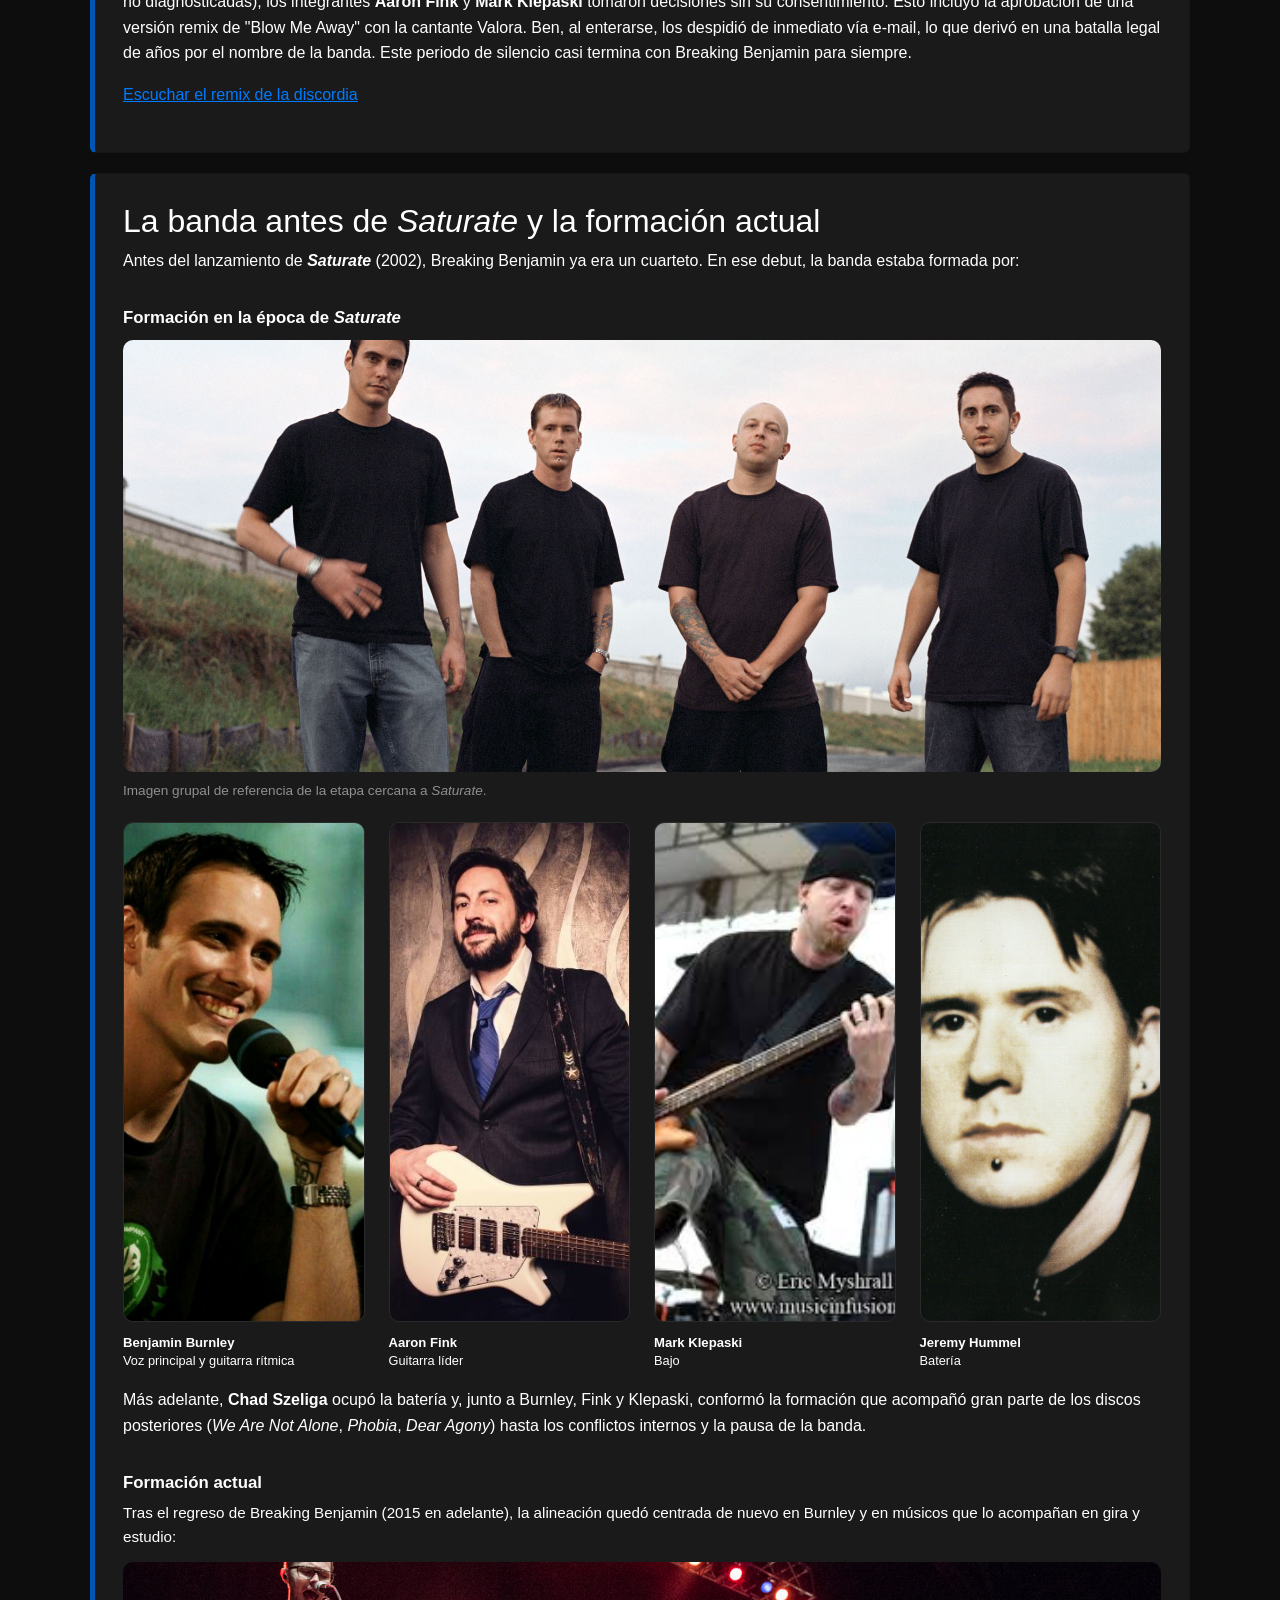
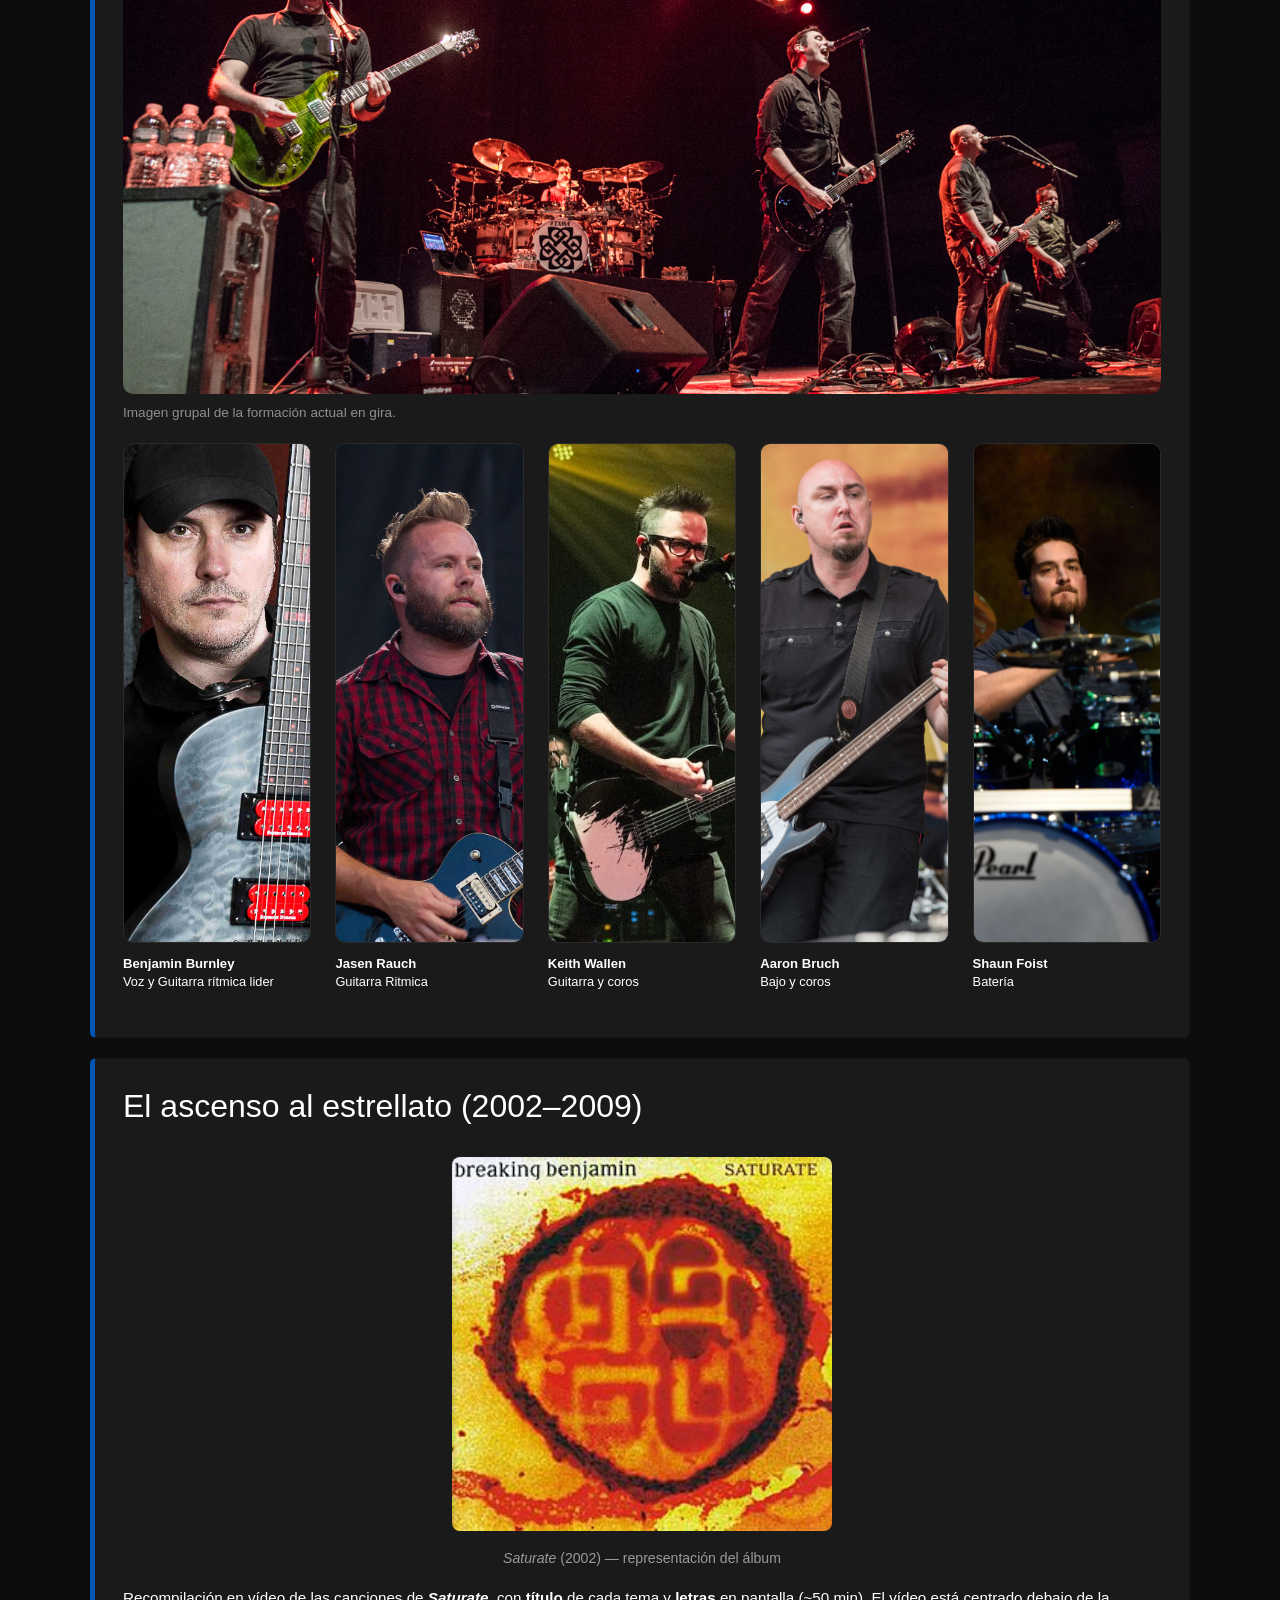
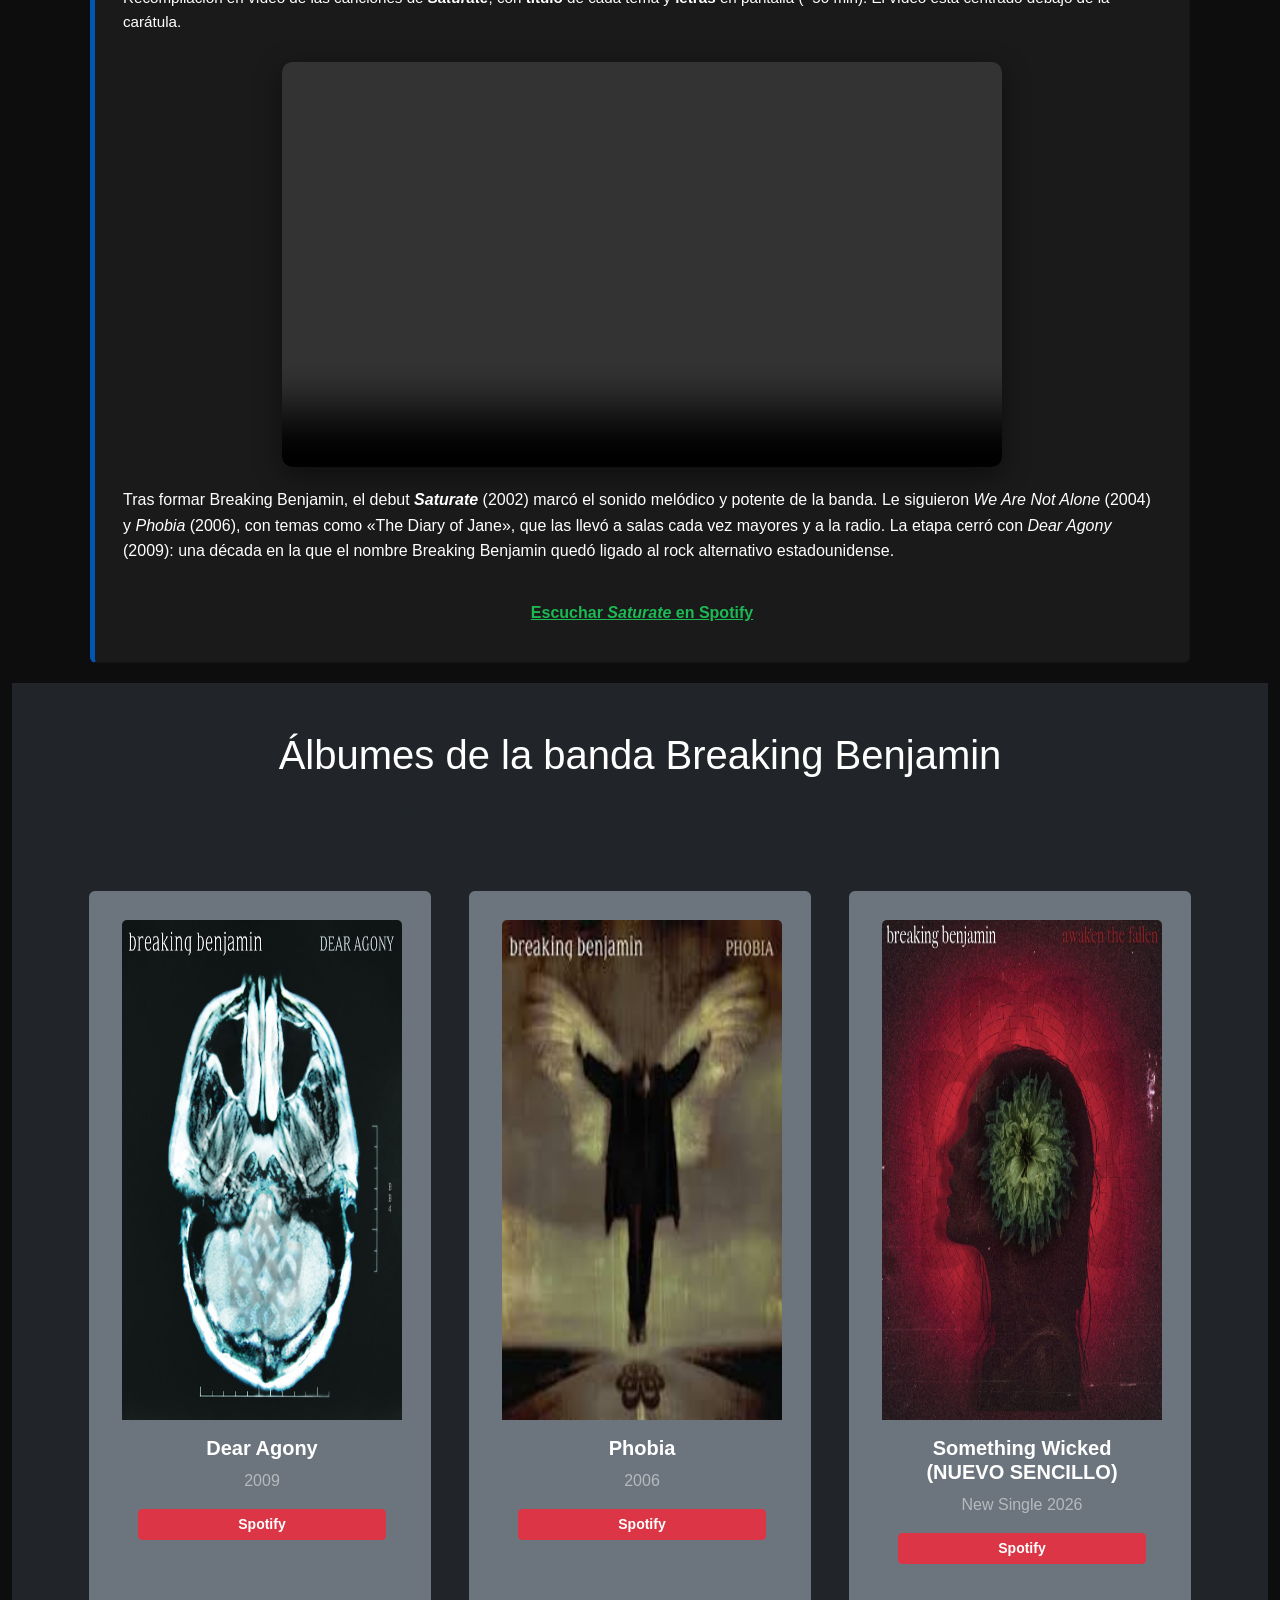
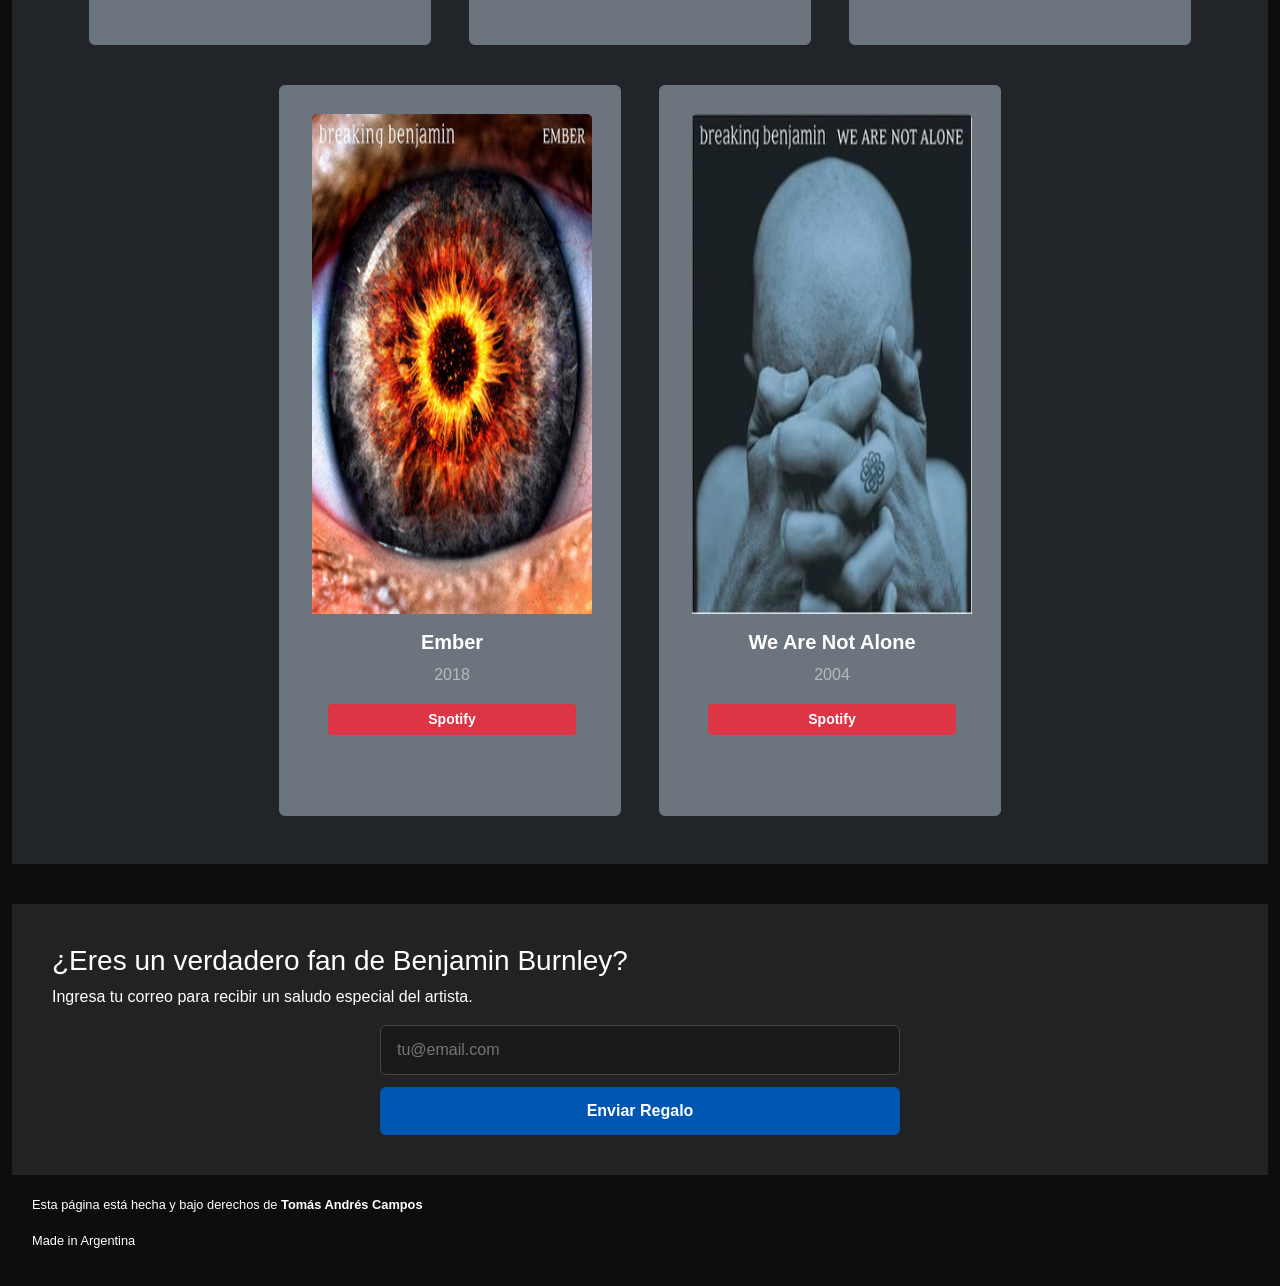
==== commit ca973f3d: "aplique bootstrap a la biografia breaking benjamin" ====
--- a/Breaking_Benjamin.html
+++ b/Breaking_Benjamin.html
@@ -3,7 +3,7 @@
 <head>
     <meta charset="UTF-8">
     <meta name="viewport" content="width=device-width, initial-scale=1.0">
-    <title>Benjamin Burnley - Historia y biografía | Breaking Benjamin</title>
+    <title>Benjamin Burnley - Historia y biografía | Breaking Benjamin </title>
     <meta name="description" content="Descubre la vida, carrera y música de Benjamin Burnley, el líder de Breaking Benjamin. Biografía, álbumes y más.">
     <meta name="keywords" content="Breaking Benjamin, Benjamin Burnley, Rock, Historia, Música">
     <meta name="author" content="Tomás Andrés Campos">
@@ -18,12 +18,15 @@
     <meta name="twitter:image" content="img/benjamin-burnley-epoca-clasica.jpg">
     <link rel="stylesheet" href="estilo.css">
 </head>
+<link href="https://cdn.jsdelivr.net/npm/bootstrap@5.3.3/dist/css/bootstrap.min.css" rel="stylesheet" integrity="sha384-QWTKZyjpPEjISv5WaRU9OFeRpok6YctnYmDr5pNlyT2bRjXh0JMhjY6hW+ALEwIH" crossorigin="anonymous">
+
+<link rel="stylesheet" href="estilo.css">
 
 <body class="theme-bb" data-fan-artist="Benjamin Burnley">
     
     <header class="hero-section">
         <div class="hero-content">
-            <h1 class="hero-title">Wiki Rock Universal</h1>
+            <h1 class="hero-title">Wiki Rock Universal test</h1>
             <p class="hero-tagline">¿Qué banda de rock o historia deseas buscar hoy?</p>
             <div class="search-box search-box--hero">
                 <input type="search" id="globalSearch" placeholder="Buscar otras bandas (Slipknot, Chevelle...)" autocomplete="off">
@@ -171,72 +174,77 @@
     </section>
     </div>
 
-    <section class="album">
-   <div class="algunas_canciones">
-    
-    <h1>Albunes de la banda Breaking Benjamin</h1>
-
-    <p>Los albunes a continuacion son todos los albunes de la banda Breaking Benjamin:</p>
-
-    <div class="album-grid" aria-label="Albumes de Breaking Benjamin">
-
-        <figure class="album-card">
-        <img src="albumes (imagenes)/dear agony.jpg" alt="carátula Dear Agony"
-        class="album-card__cover" width="500"  height="500" loading="lazy">
-        <figcaption class="album-card__cap">
-            <strong>Dear Agony</strong>
-            <span>2009</span>
-            <a class="album-card__spotify" href="https://open.spotify.com/album/0mBvlBWI6TMDrWvQ8bKOKV" target="_blank" rel="noopener noreferrer"> Spotify</a>
-        </figcaption>
-    </figure>
-
-    <!--repetir figure por cada album-->
-
-    <figure class="album-card">
-    <img src="albumes (imagenes)/phobia.jpg" alt="carátula Phobia"
-    class="album-card__cover" width="500" height="500" loading="lazy">
-    <figcaption class="album-card__cap">
-        <strong>Phobia</strong>
-        <span>2006</span>
-        <a class="album-card__spotify" href="https://open.spotify.com/intl-es/album/6yJdQMlMkfYJFiSsL6764c">Spotify </a>
-    </figcaption> 
-    </figure>
-
-    <!--Repito con el siguiente album el mismo procedimiento--> 
-
-    <!--Nuevo sensillo agregado a la biografia de Breaking Benjamin-->
-    <figure class="album-card">
-        <img src="albumes (imagenes)/sencillo_Breaking_Benjamin.jpeg" alt="Sensillo nuevo" class="album-card__cover" width="500" height="500" loading="lazy">
-        <figcaption class="album-card__cap"> 
-            <strong>Something Wicked(NUEVO SENCILLO)</strong>
-            <span>New Single 2026</span>
-            <a class="album-card__spotify" href="https://open.spotify.com/album/4EKw9Gf8OIFl04bGM8VZJb">Spotify</a>
-        </figcaption>
-    </figure>
- <!------------------------------------------------------------------->
-
-    <figure class="album-card">
-        <img src="albumes (imagenes)/Ember.png" alt="carátula Ember"
-        class="album-card__cover" width="500" height="500" loading="lazy">
-        <figcaption class="album-card__cap">
-            <strong>Ember</strong>
-            <span>2018</span>
-            <a class="album-card__spotify" href="https://open.spotify.com/album/2D1s85eD7MLnPd3zjfK4tr">Spotify</a>
-        </figcaption>
-    </figure>
-
-    <figure class="album-card">
-        <img src="albumes (imagenes)/We_Are_Not_Alone.jpg" alt="carátula We_Are_Not_Alone"
-        class="album-card__cover" width="500" height="500" loading="lazy">
-        <figcaption class="album-card__cap">
-            <strong>We Are Not Alone</strong>
-            <span>2004</span>
-            <a class="album-card__spotify" href="https://open.spotify.com/intl-es/album/39FF5RewRO5F3OoNlWSQik">Spotify</a>
-        </figcaption>
-    </figure>
-    </div>    
-   </div>
-   </div>
+    <section class="album py-5 bg-dark text-light">
+        <div class="algunas_canciones container">
+            
+            <h1 class="text-center mb-4">Álbumes de la banda Breaking Benjamin</h1>
+            <p class="text-center text-muted mb-5">Los álbumes a continuación son todos los álbumes de la banda Breaking Benjamin:</p>
+
+            <!-- Grilla de Bootstrap responsiva: 1 por fila en cel, 2 en tablets, 3 en PC -->
+            <div class="row g-4 justify-content-center" aria-label="Albumes de Breaking Benjamin">
+
+                <!-- Disco 1: Dear Agony -->
+                <figure class="col-12 col-sm-6 col-md-4">
+                    <div class="card bg-secondary text-light h-100 border-secondary">
+                        <img src="albumes (imagenes)/dear agony.jpg" alt="carátula Dear Agony" class="card-img-top" width="500" height="500" loading="lazy">
+                        <figcaption class="card-body text-center">
+                            <h5 class="card-title fw-bold">Dear Agony</h5>
+                            <p class="card-text text-white-50">2009</p>
+                            <a class="btn btn-danger btn-sm w-100 fw-bold" href="https://open.spotify.com/album/0mBvlBWI6TMDrWvQ8bKOKV" target="_blank" rel="noopener noreferrer">Spotify</a>
+                        </figcaption>
+                    </div>
+                </figure>
+
+                <!-- Disco 2: Phobia -->
+                <figure class="col-12 col-sm-6 col-md-4">
+                    <div class="card bg-secondary text-light h-100 border-secondary">
+                        <img src="albumes (imagenes)/phobia.jpg" alt="carátula Phobia" class="card-img-top" width="500" height="500" loading="lazy">
+                        <figcaption class="card-body text-center">
+                            <h5 class="card-title fw-bold">Phobia</h5>
+                            <p class="card-text text-white-50">2006</p>
+                            <a class="btn btn-danger btn-sm w-100 fw-bold" href="https://open.spotify.com/intl-es/album/6yJdQMlMkfYJFiSsL6764c" target="_blank" rel="noopener noreferrer">Spotify</a>
+                        </figcaption>
+                    </div>
+                </figure>
+
+                <!-- Disco 3: Something Wicked (NUEVO SENCILLO) -->
+                <figure class="col-12 col-sm-6 col-md-4">
+                    <div class="card bg-secondary text-light h-100 border-secondary">
+                        <img src="albumes (imagenes)/sencillo_Breaking_Benjamin.jpeg" alt="Sensillo nuevo" class="card-img-top" width="500" height="500" loading="lazy">
+                        <figcaption class="card-body text-center">
+                            <h5 class="card-title fw-bold">Something Wicked (NUEVO SENCILLO)</h5>
+                            <p class="card-text text-white-50">New Single 2026</p>
+                            <a class="btn btn-danger btn-sm w-100 fw-bold" href="https://open.spotify.com/album/4EKw9Gf8OIFl04bGM8VZJb" target="_blank" rel="noopener noreferrer">Spotify</a>
+                        </figcaption>
+                    </div>
+                </figure>
+
+                <!-- Disco 4: Ember -->
+                <figure class="col-12 col-sm-6 col-md-4">
+                    <div class="card bg-secondary text-light h-100 border-secondary">
+                        <img src="albumes (imagenes)/Ember.png" alt="carátula Ember" class="card-img-top" width="500" height="500" loading="lazy">
+                        <figcaption class="card-body text-center">
+                            <h5 class="card-title fw-bold">Ember</h5>
+                            <p class="card-text text-white-50">2018</p>
+                            <a class="btn btn-danger btn-sm w-100 fw-bold" href="https://open.spotify.com/album/2D1s85eD7MLnPd3zjfK4tr" target="_blank" rel="noopener noreferrer">Spotify</a>
+                        </figcaption>
+                    </div>
+                </figure>
+
+                <!-- Disco 5: We Are Not Alone -->
+                <figure class="col-12 col-sm-6 col-md-4">
+                    <div class="card bg-secondary text-light h-100 border-secondary">
+                        <img src="albumes (imagenes)/We_Are_Not_Alone.jpg" alt="carátula We_Are_Not_Alone" class="card-img-top" width="500" height="500" loading="lazy">
+                        <figcaption class="card-body text-center">
+                            <h5 class="card-title fw-bold">We Are Not Alone</h5>
+                            <p class="card-text text-white-50">2004</p>
+                            <a class="btn btn-danger btn-sm w-100 fw-bold" href="https://open.spotify.com/intl-es/album/39FF5RewRO5F3OoNlWSQik" target="_blank" rel="noopener noreferrer">Spotify</a>
+                        </figcaption>
+                    </div>
+                </figure>
+
+            </div>
+        </div>
     </section>
 
 <section class="fan-zone">
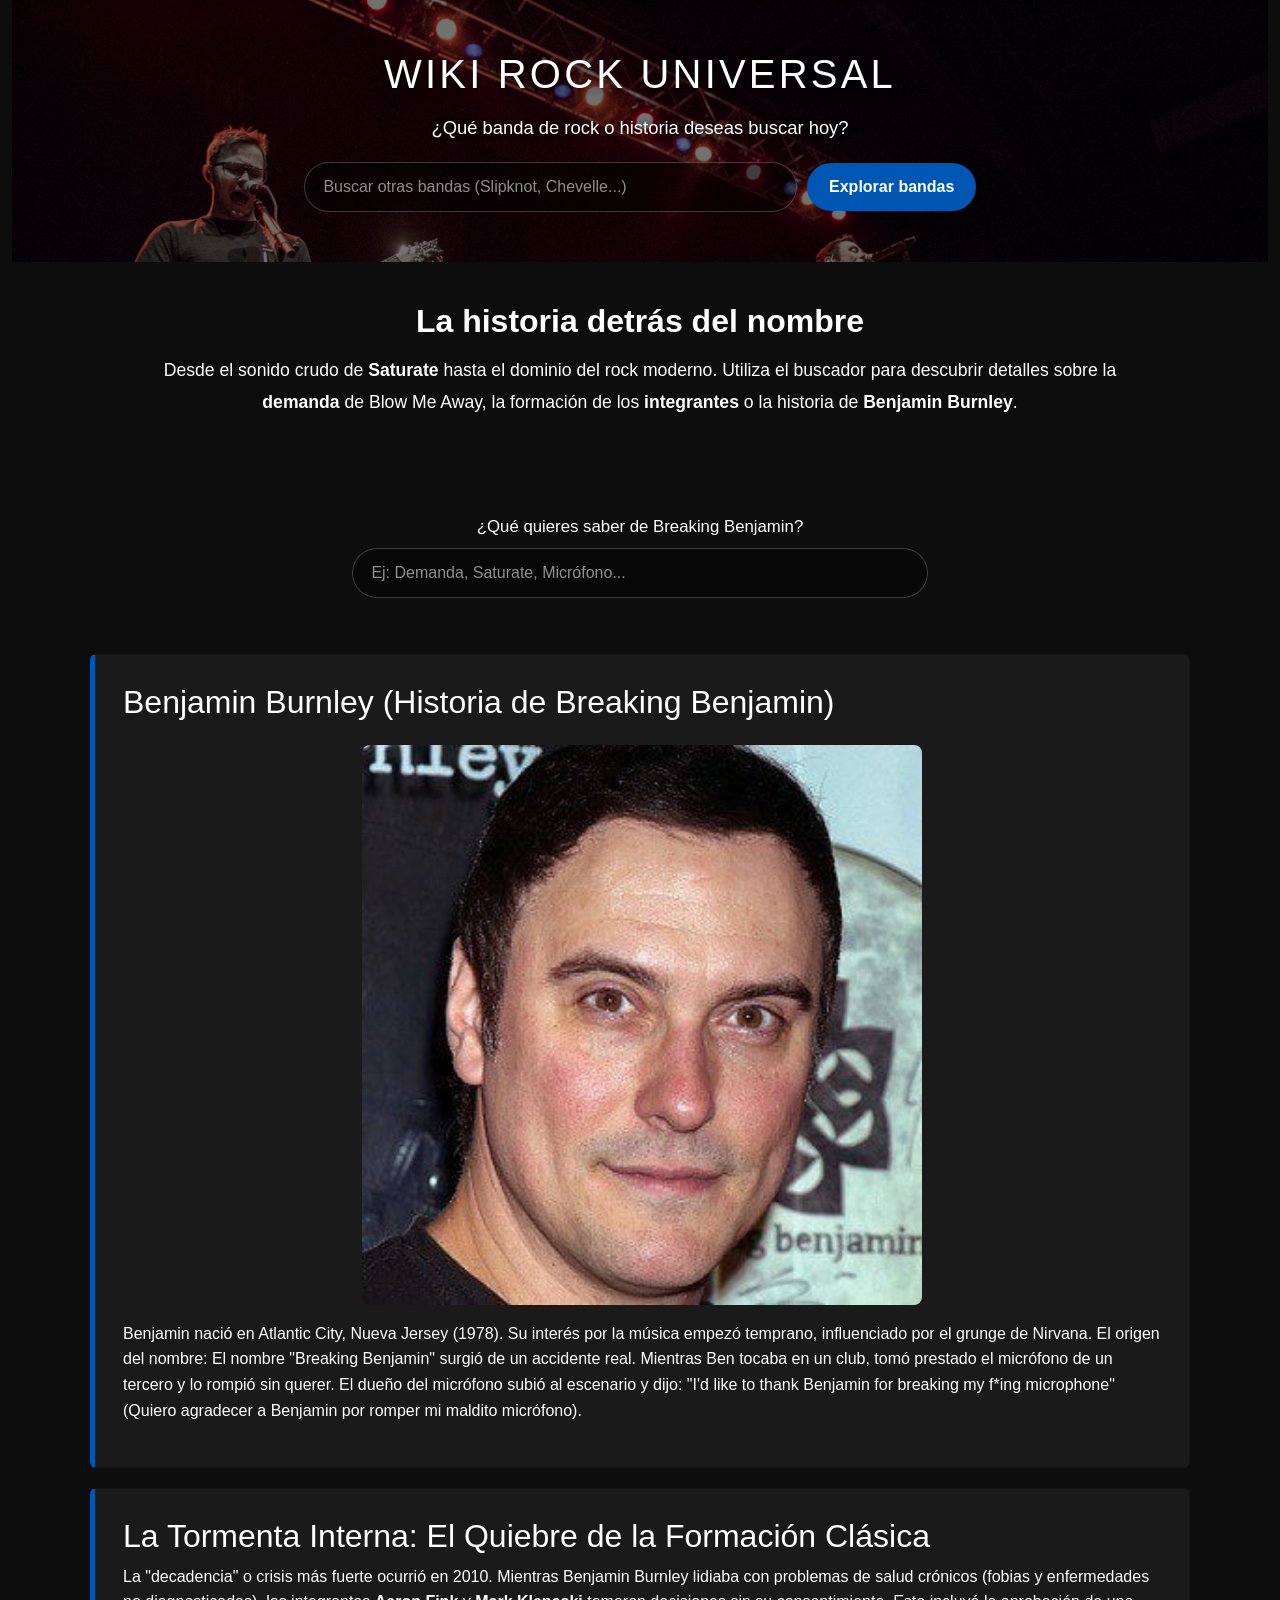
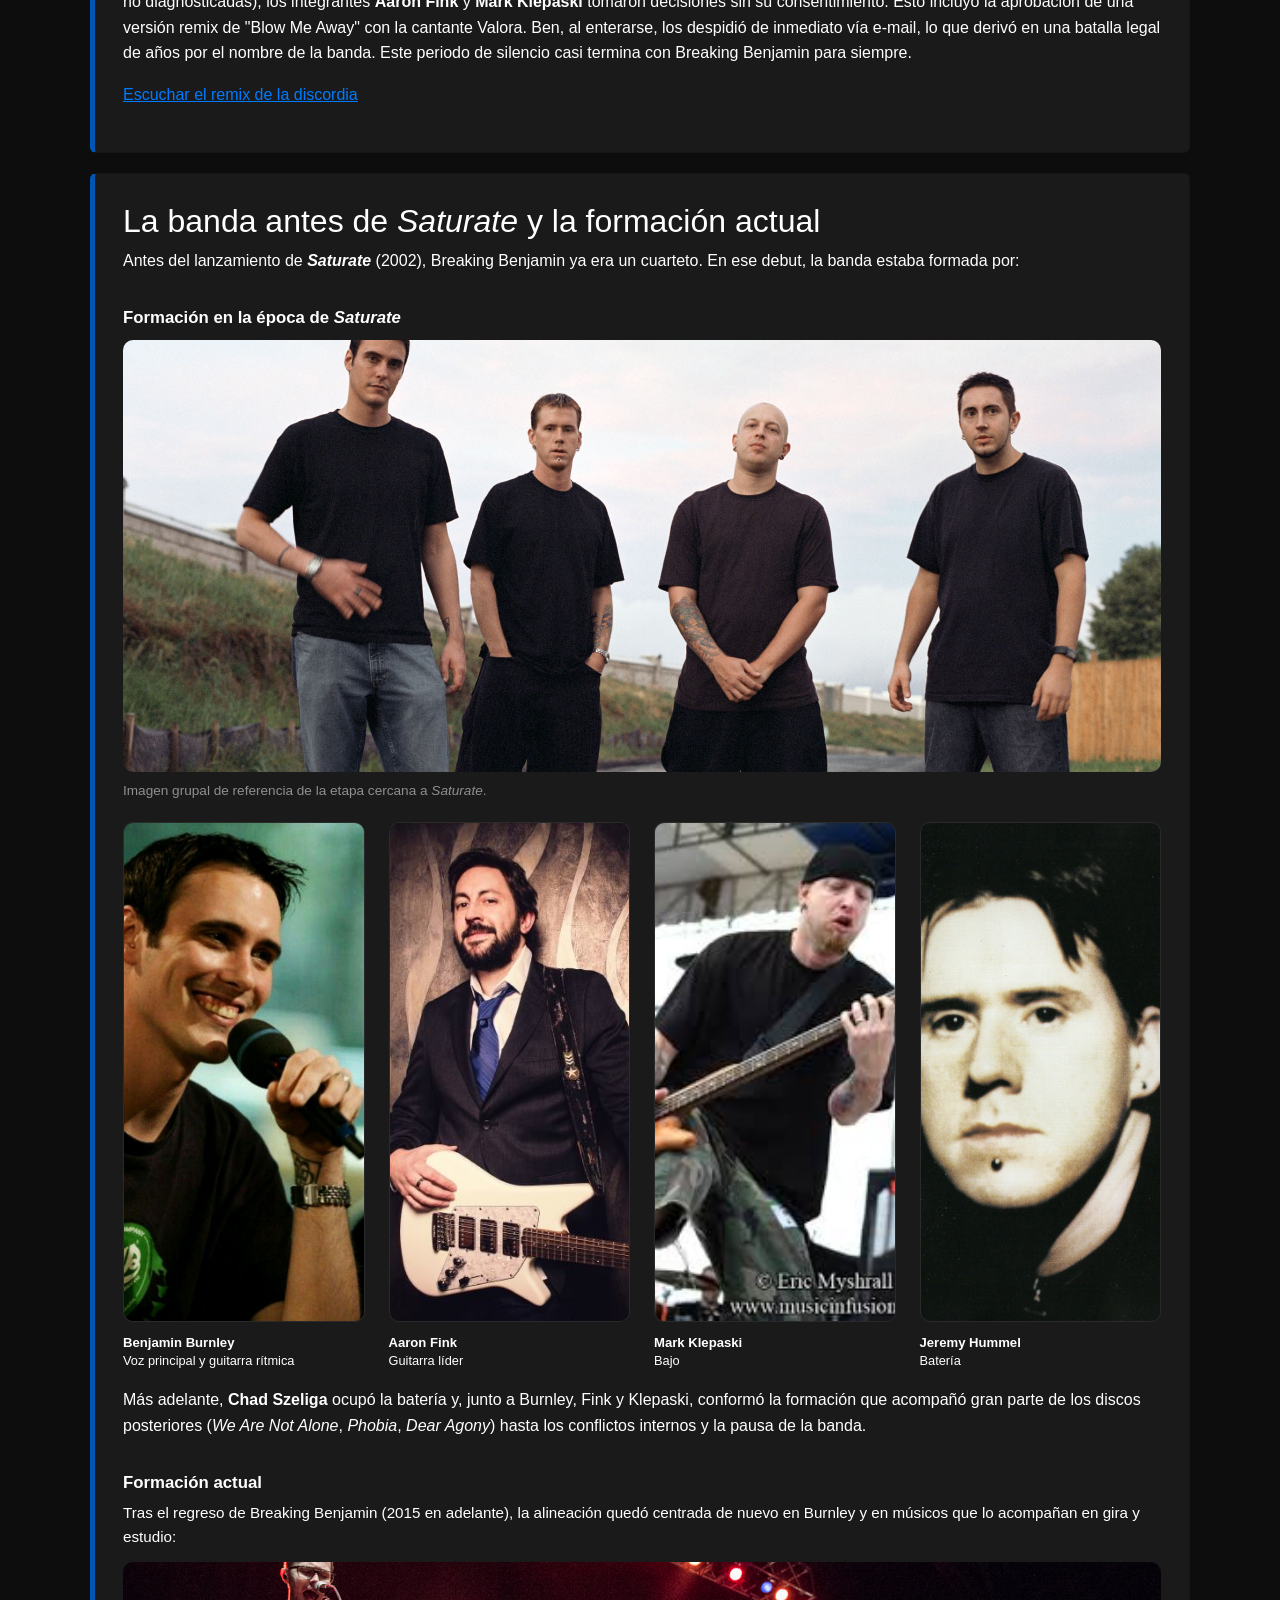
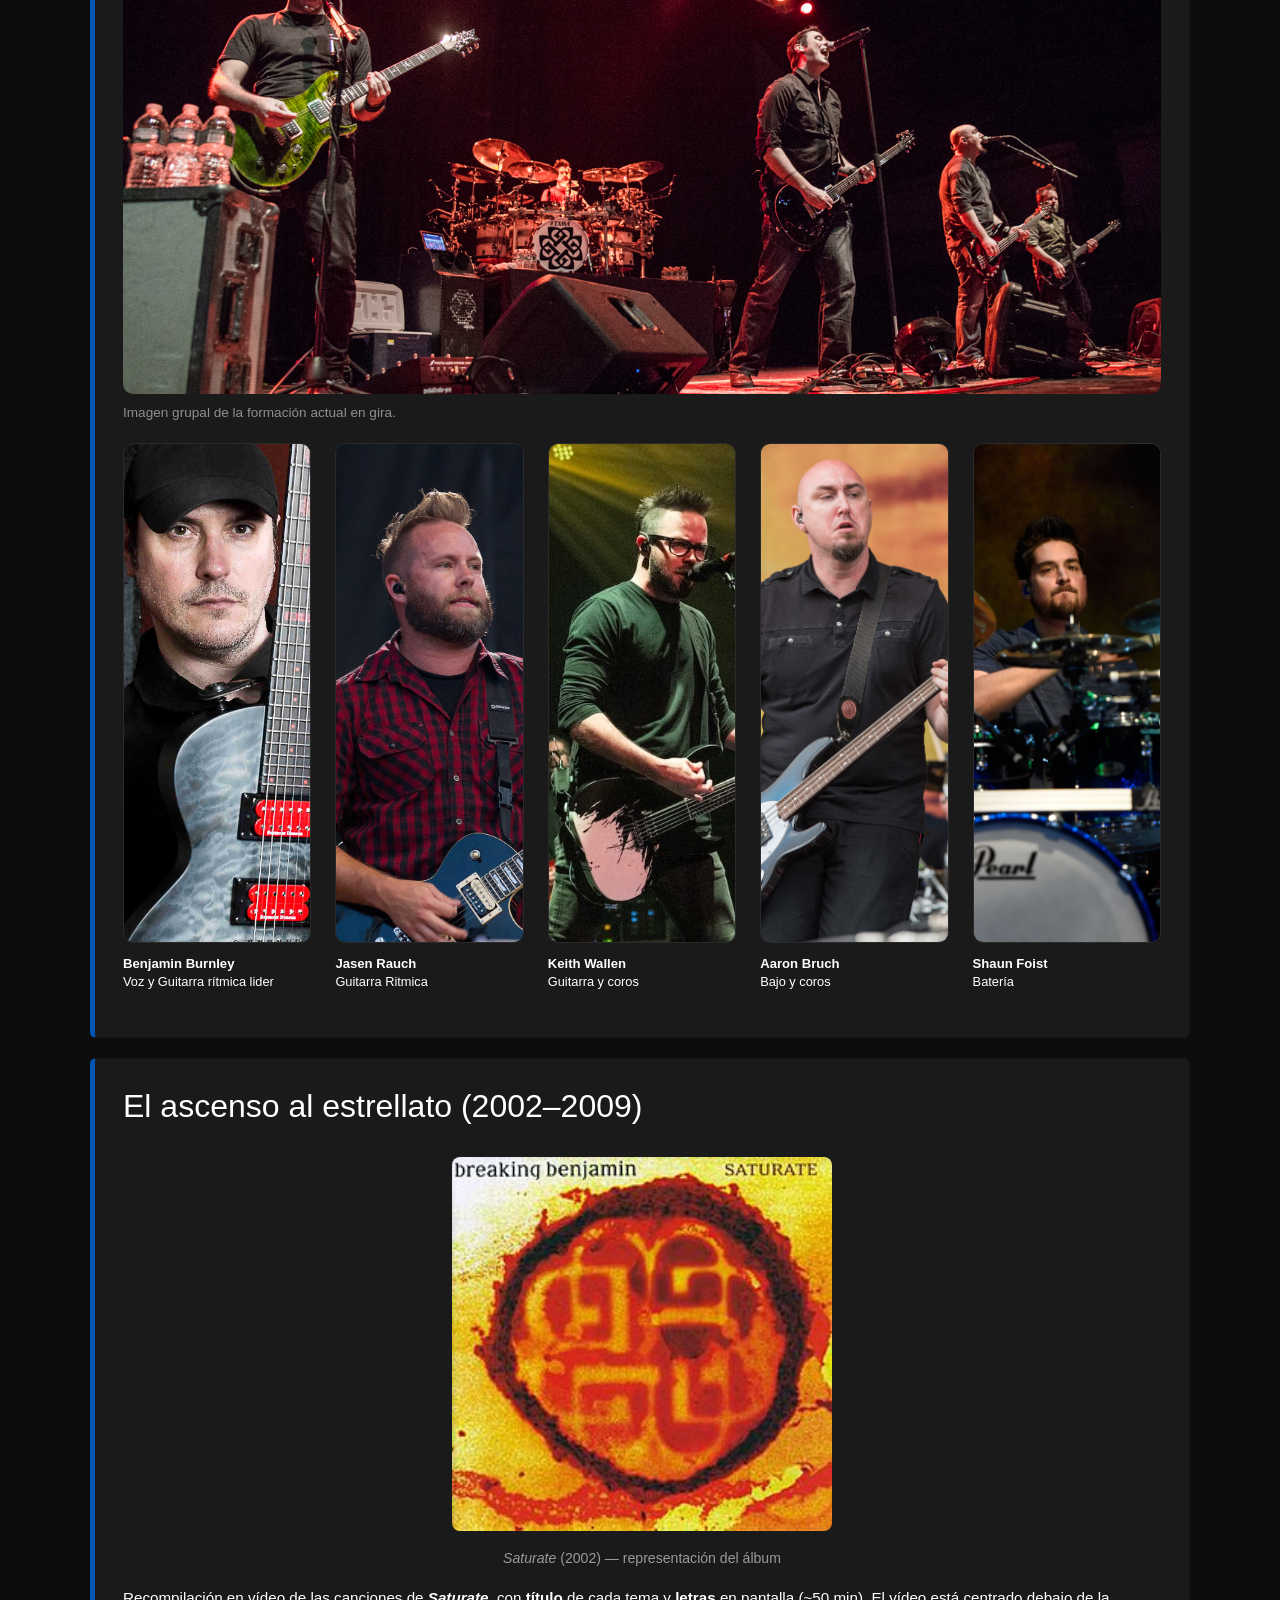
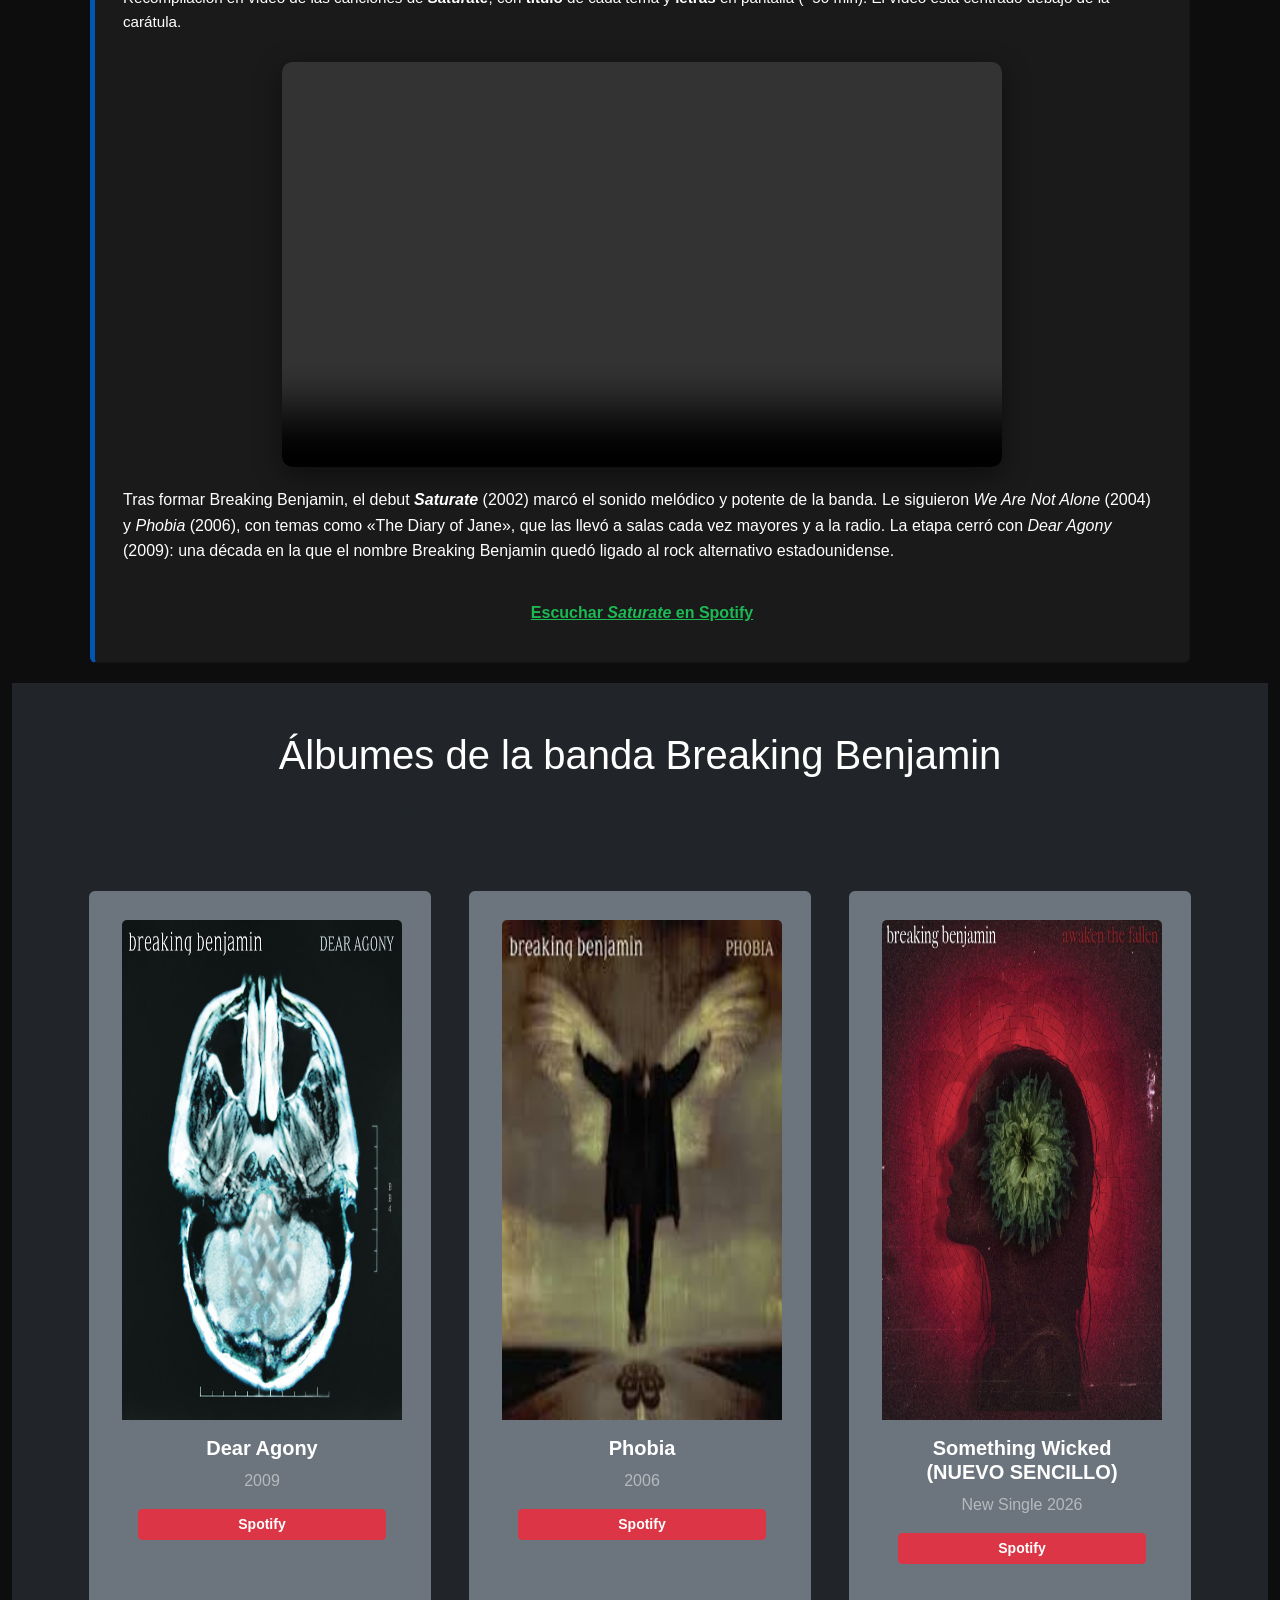
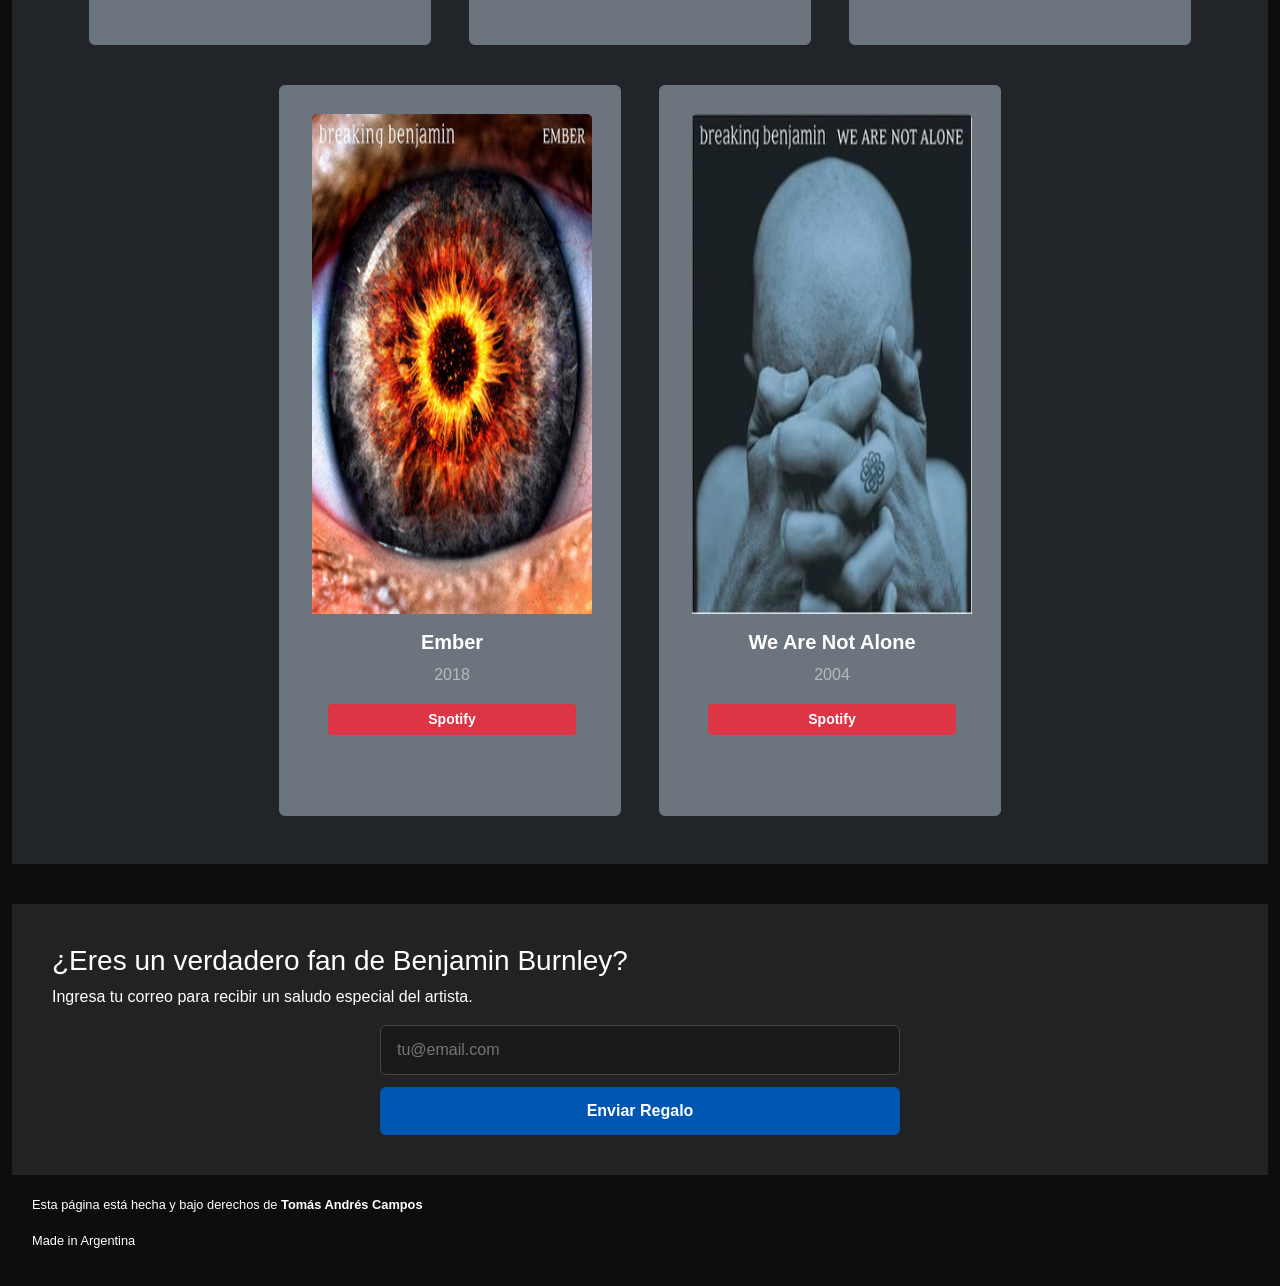
==== commit 30dd74e0: "pagina totalmente corregidad del error" ====
--- a/Breaking_Benjamin.html
+++ b/Breaking_Benjamin.html
@@ -26,7 +26,7 @@
     
     <header class="hero-section">
         <div class="hero-content">
-            <h1 class="hero-title">Wiki Rock Universal test</h1>
+            <h1 class="hero-title">Wiki Rock Universal </h1>
             <p class="hero-tagline">¿Qué banda de rock o historia deseas buscar hoy?</p>
             <div class="search-box search-box--hero">
                 <input type="search" id="globalSearch" placeholder="Buscar otras bandas (Slipknot, Chevelle...)" autocomplete="off">
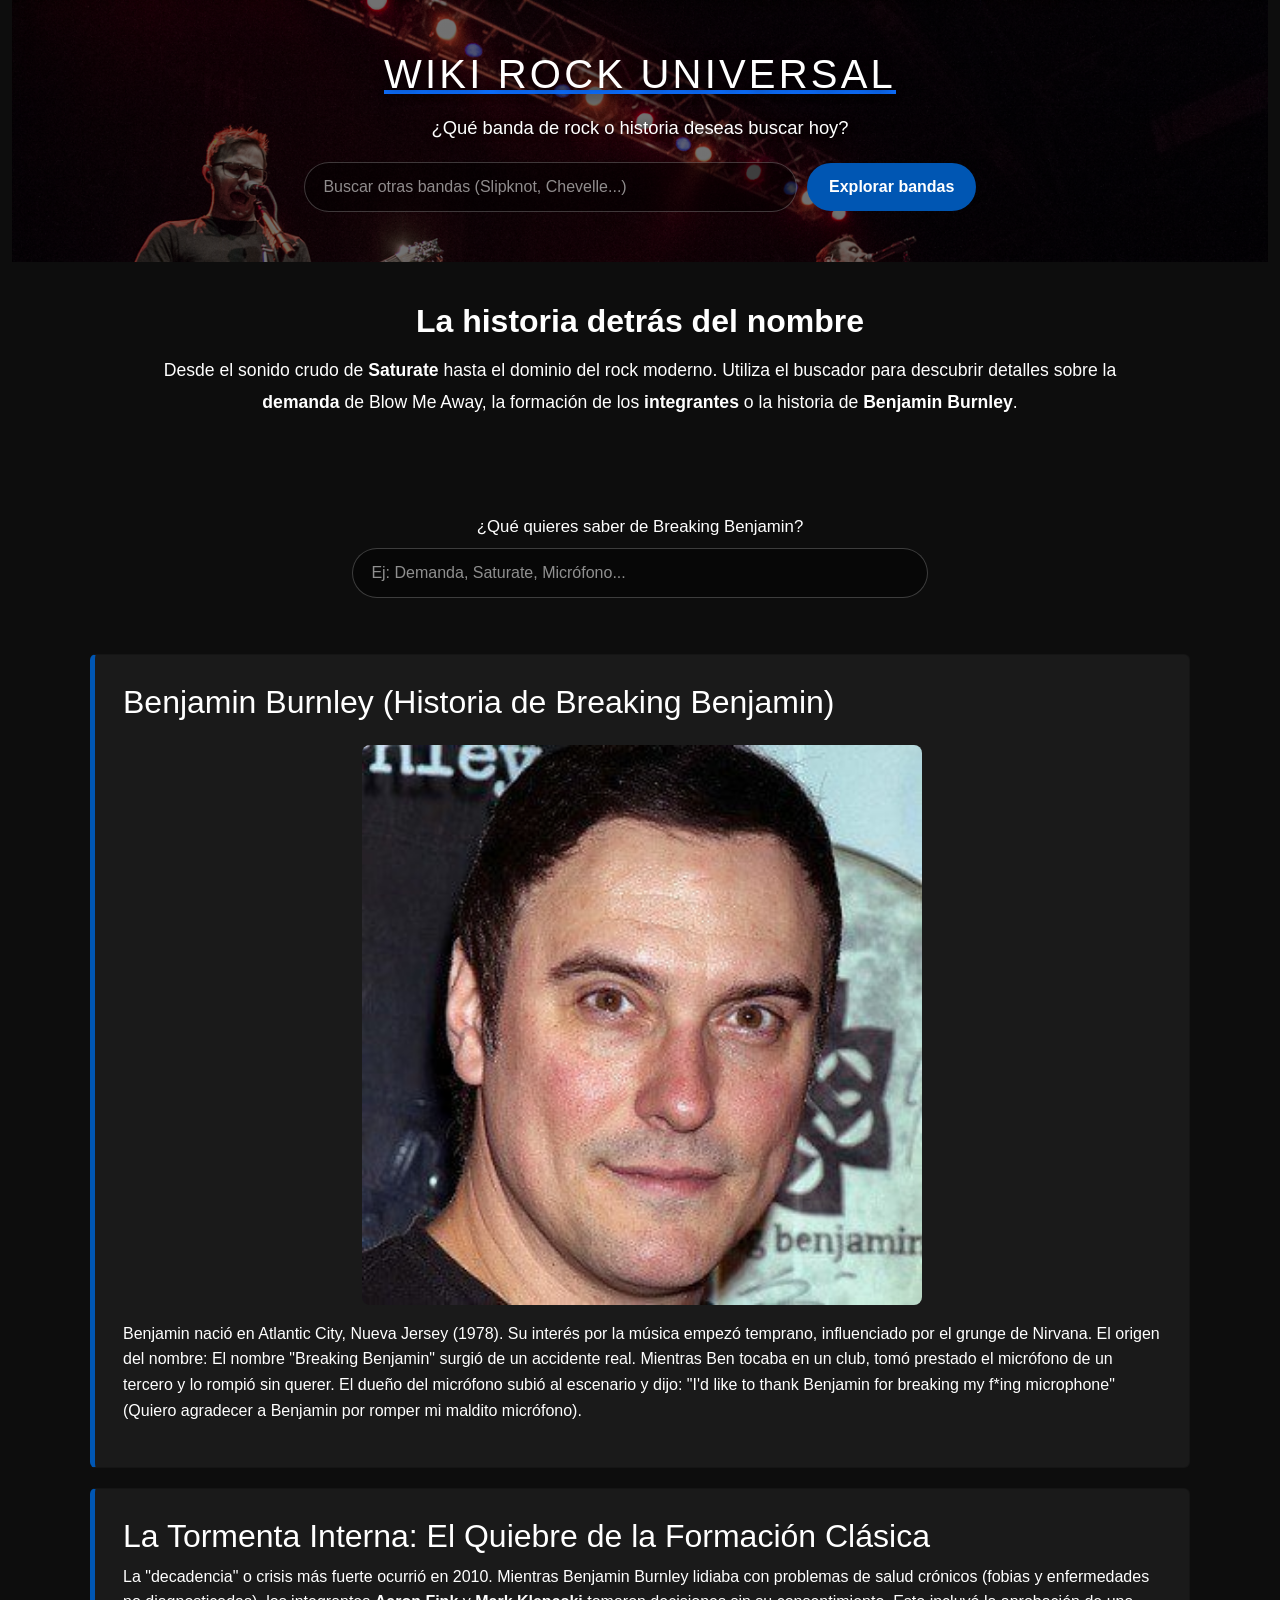
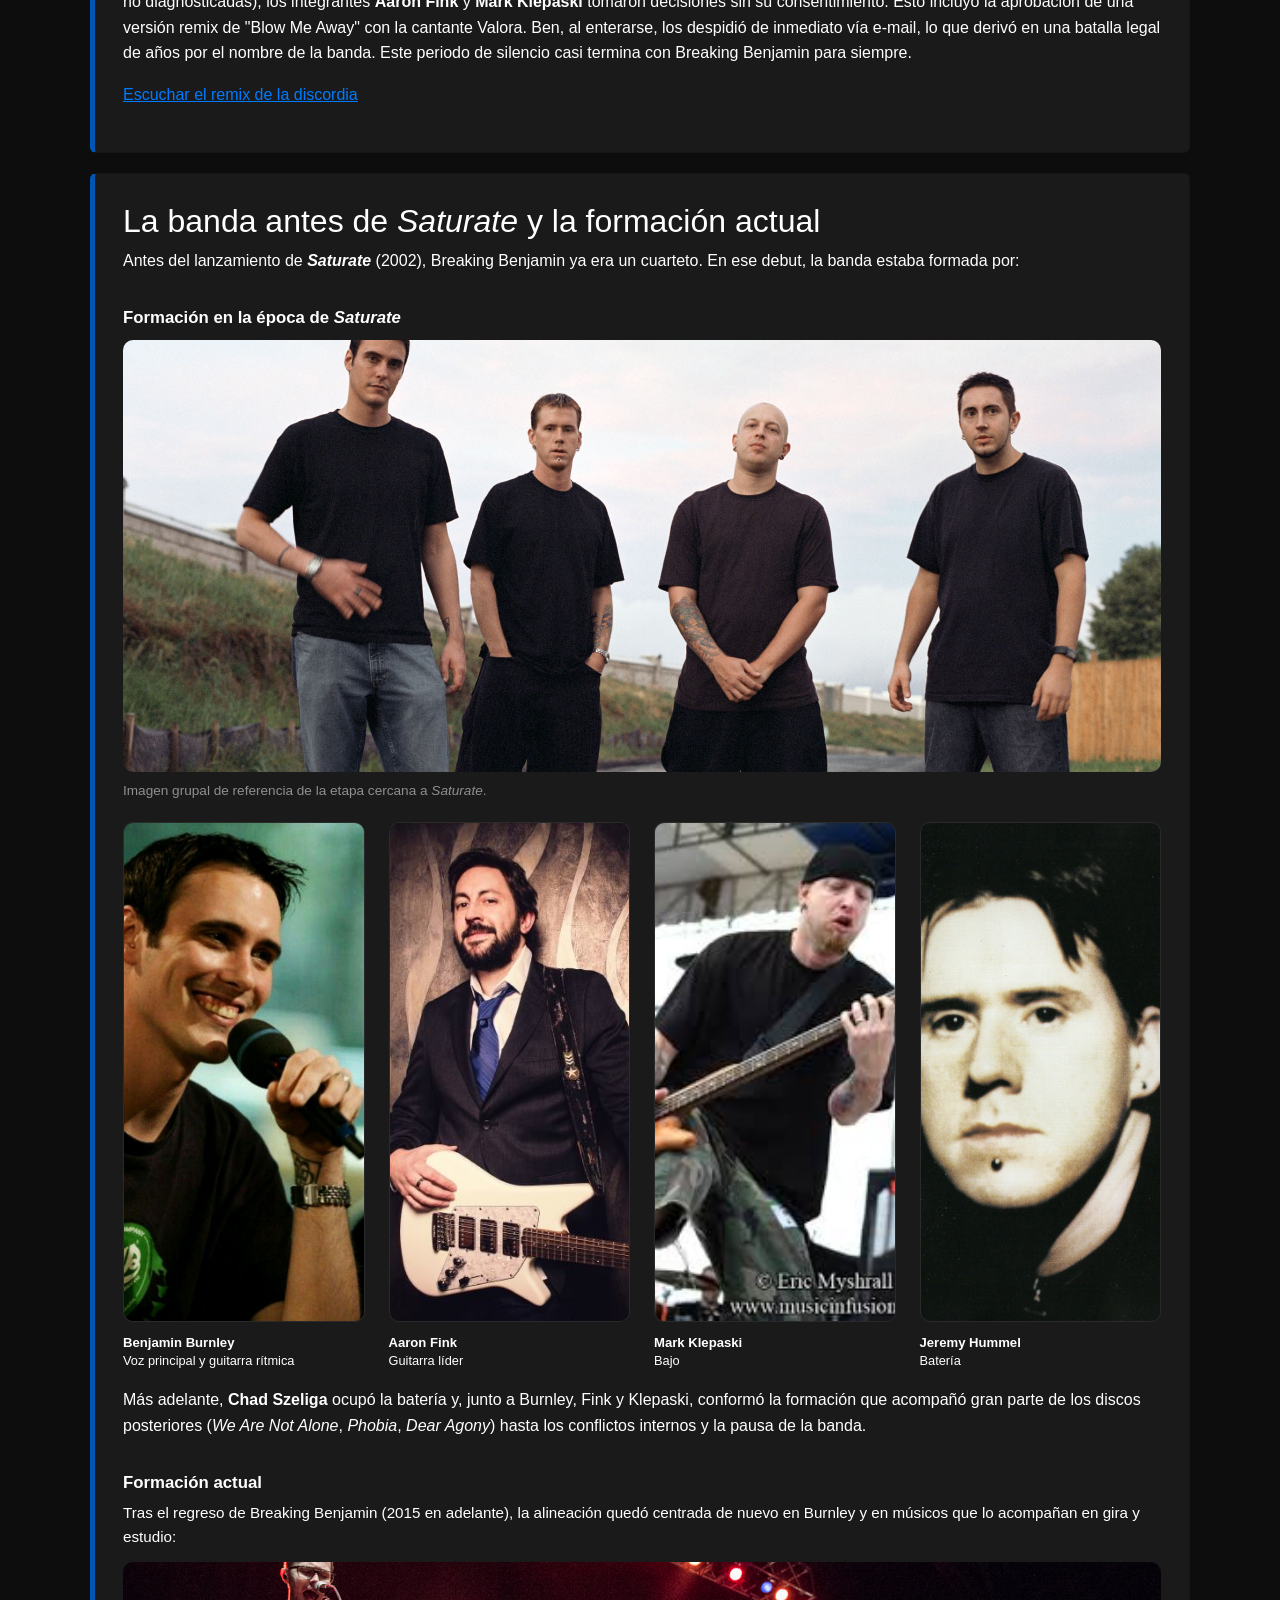
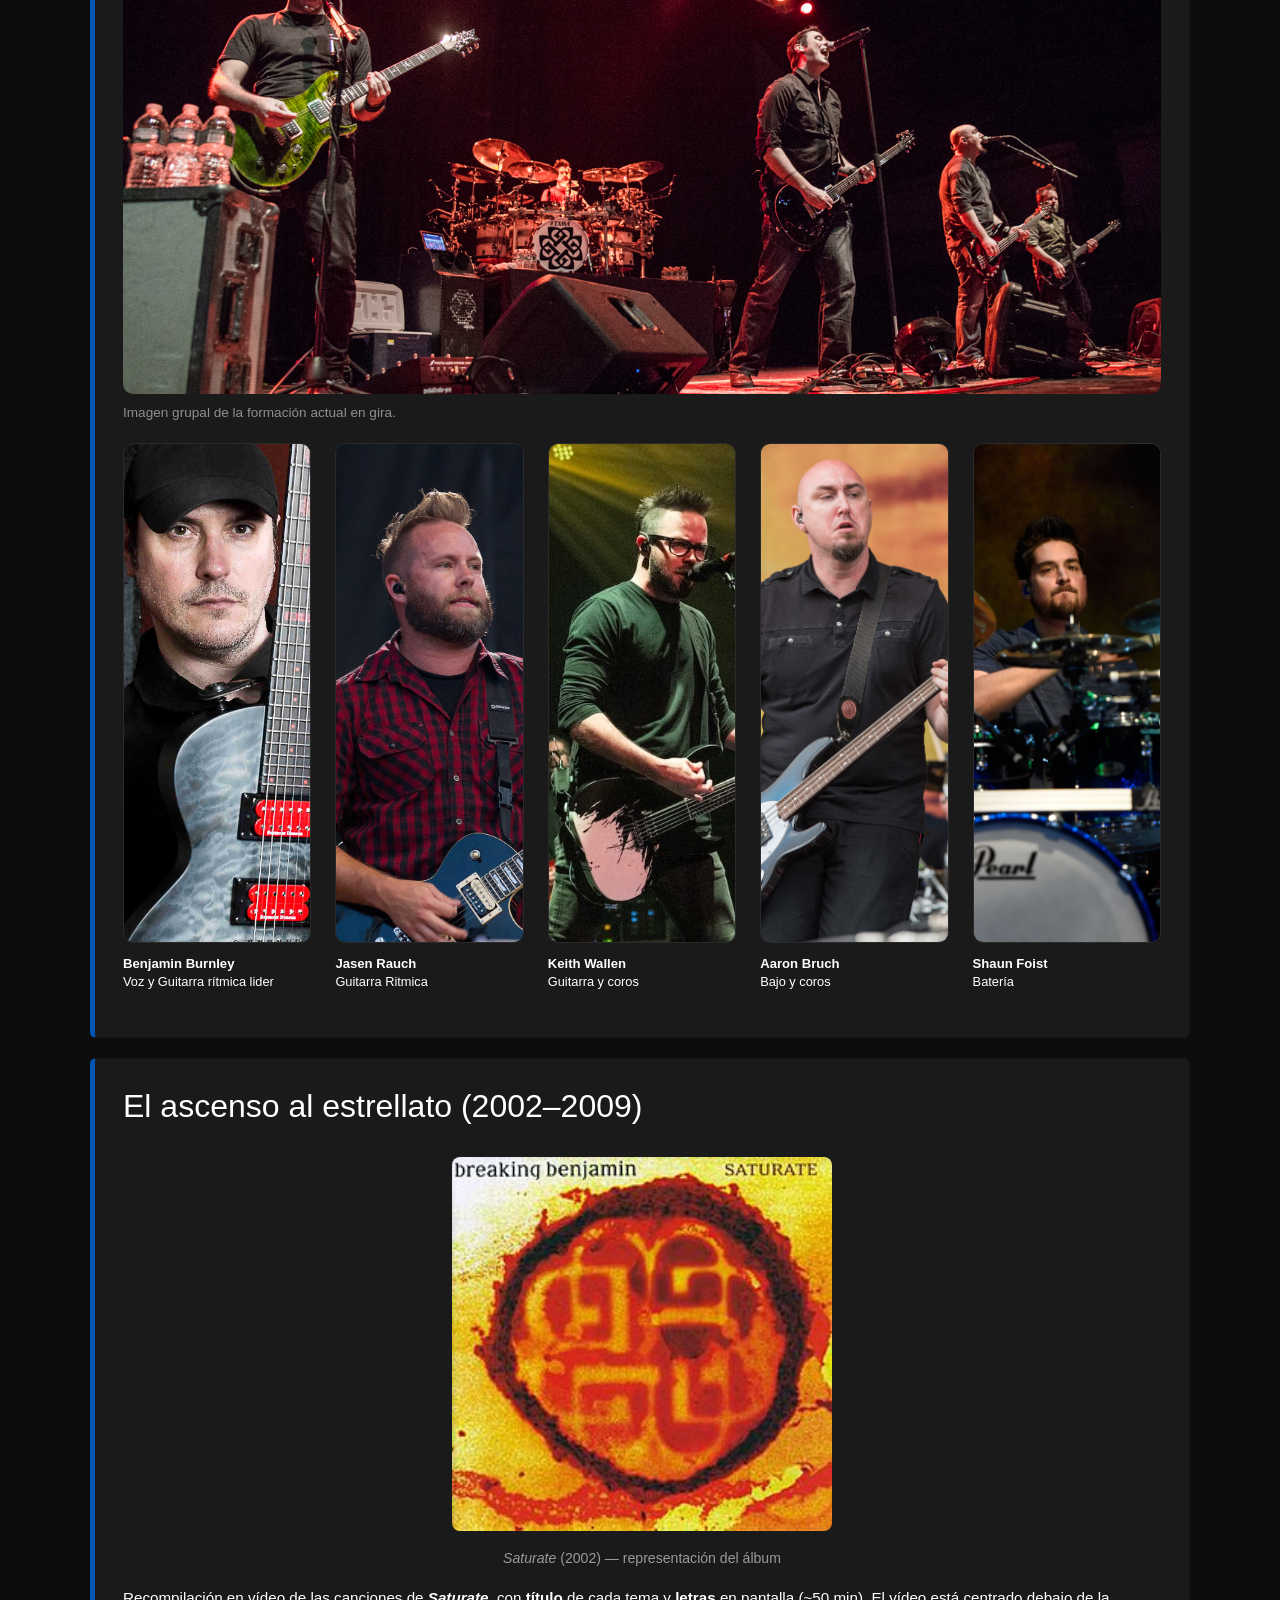
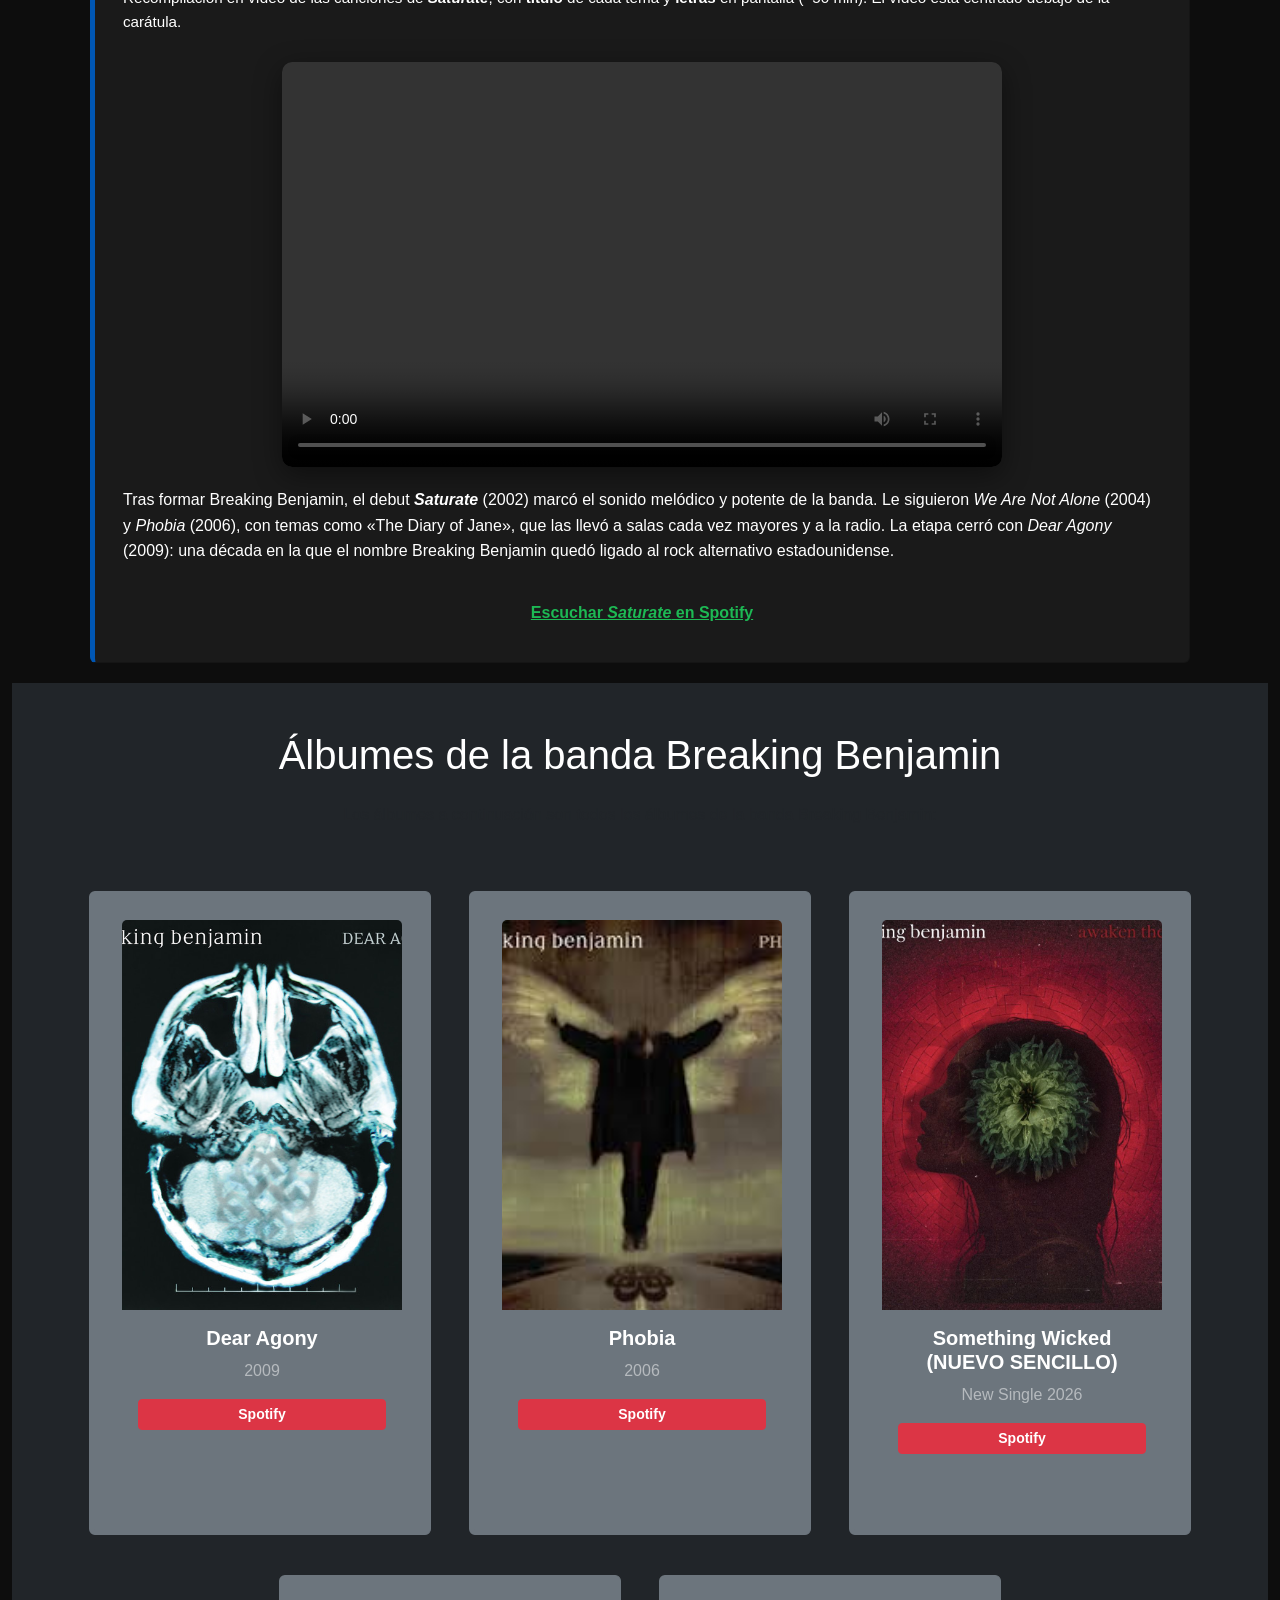
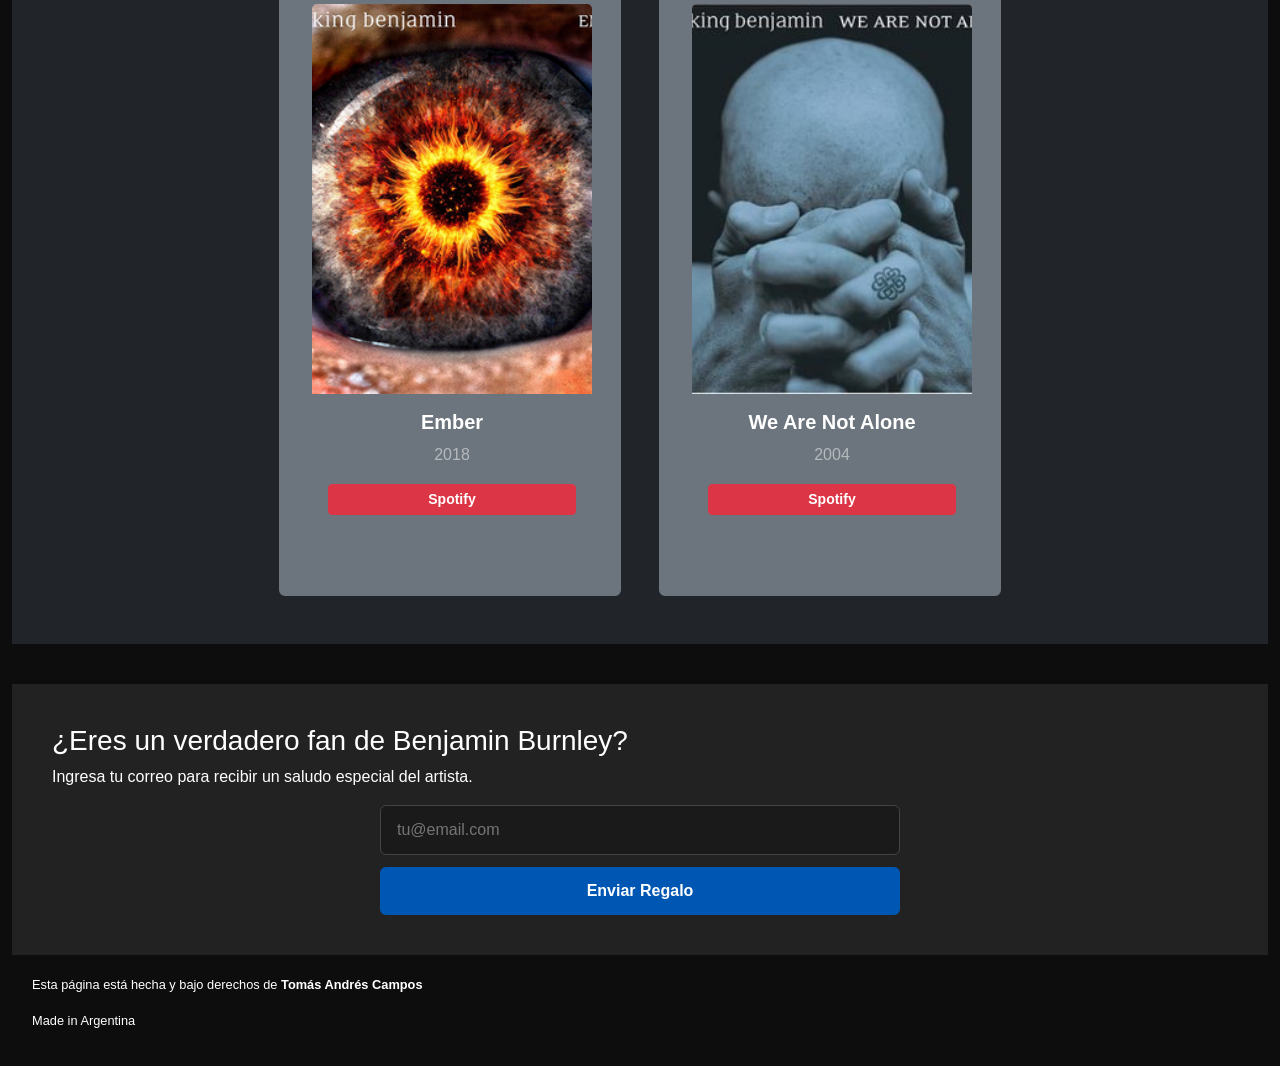
==== commit a1ca32f5: "correccion" ====
--- a/Breaking_Benjamin.html
+++ b/Breaking_Benjamin.html
@@ -25,9 +25,12 @@
 <body class="theme-bb" data-fan-artist="Benjamin Burnley">
     
     <header class="hero-section">
-        <div class="hero-content">
-            <h1 class="hero-title">Wiki Rock Universal </h1>
-            <p class="hero-tagline">¿Qué banda de rock o historia deseas buscar hoy?</p>
+    <div class="hero-content">
+        <a href="index.html" class="hero-title-link">
+            <h1 class="hero-title">Wiki Rock Universal</h1>
+        </a>
+        <p class="hero-tagline">¿Qué banda de rock o historia deseas buscar hoy?</p>
+    </div>
             <div class="search-box search-box--hero">
                 <input type="search" id="globalSearch" placeholder="Buscar otras bandas (Slipknot, Chevelle...)" autocomplete="off">
                 <button type="button" class="search-btn" id="globalSearchBtn">Explorar bandas</button>
